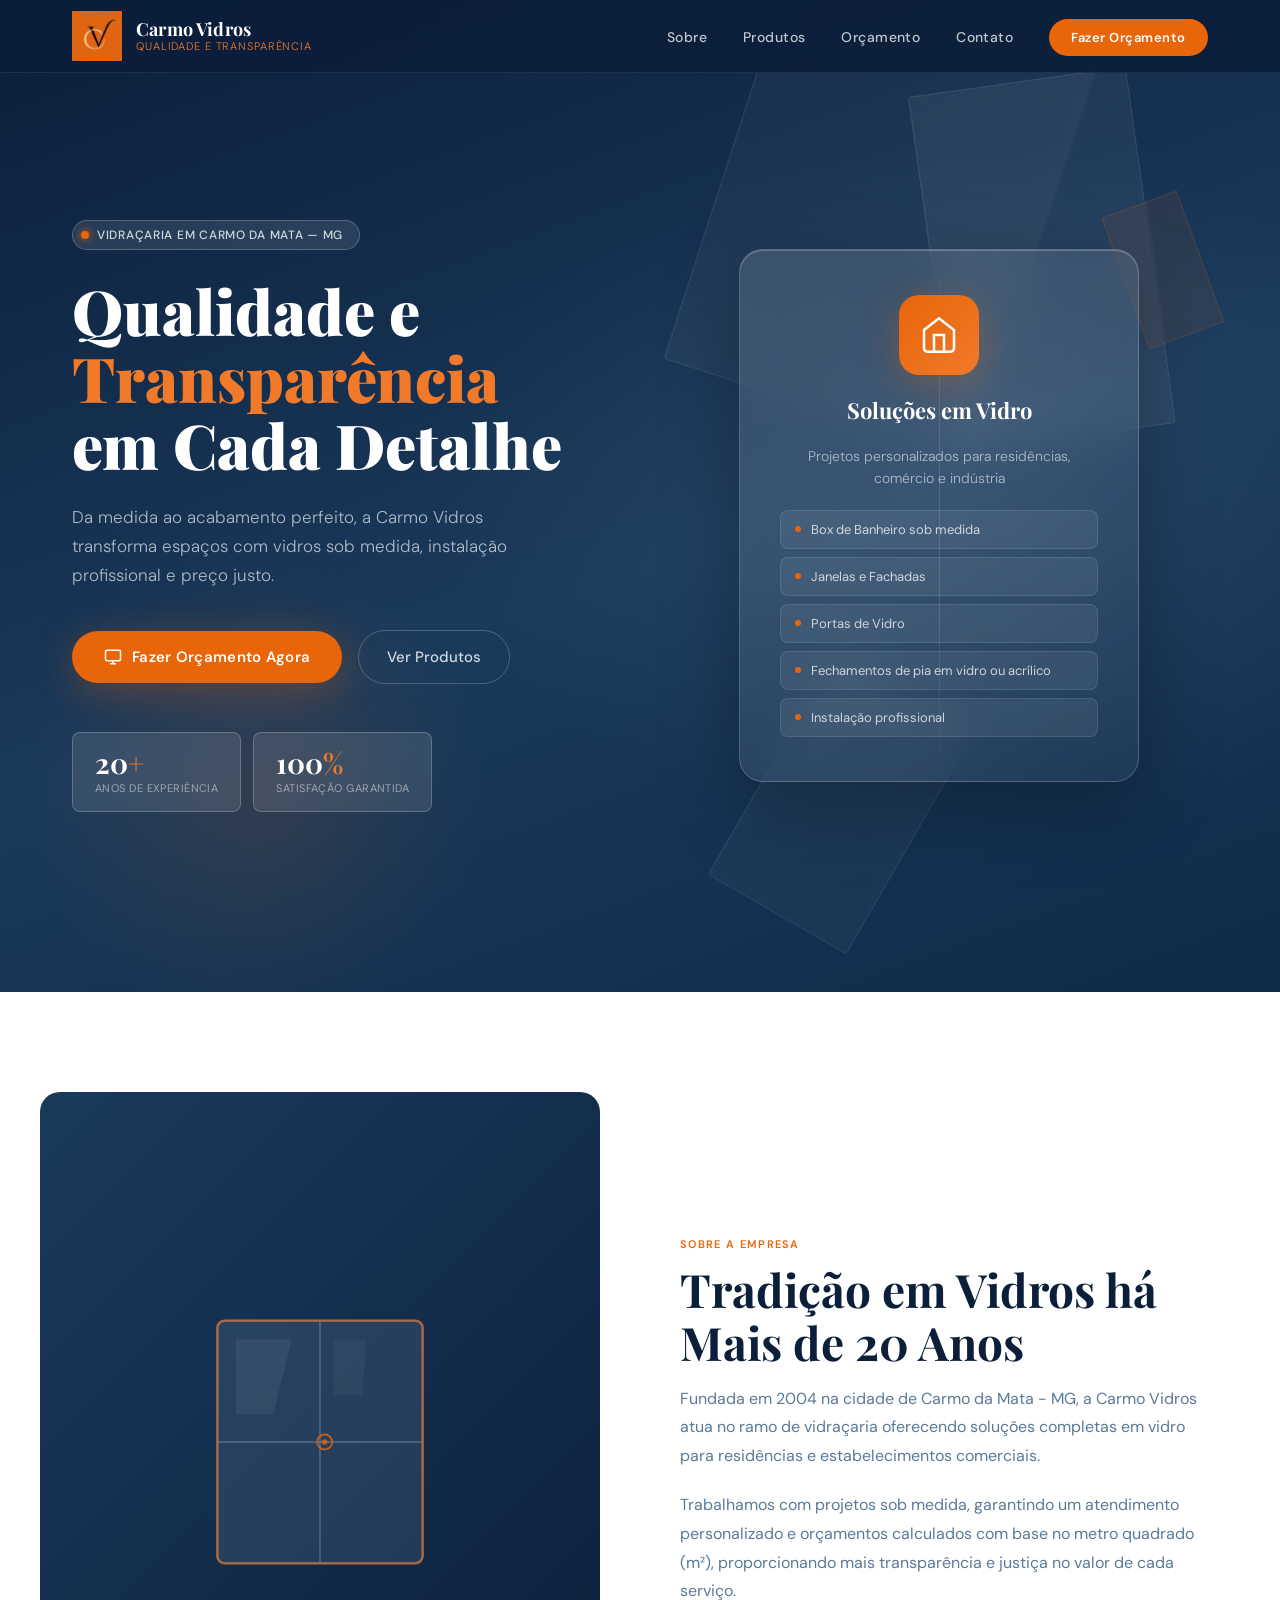
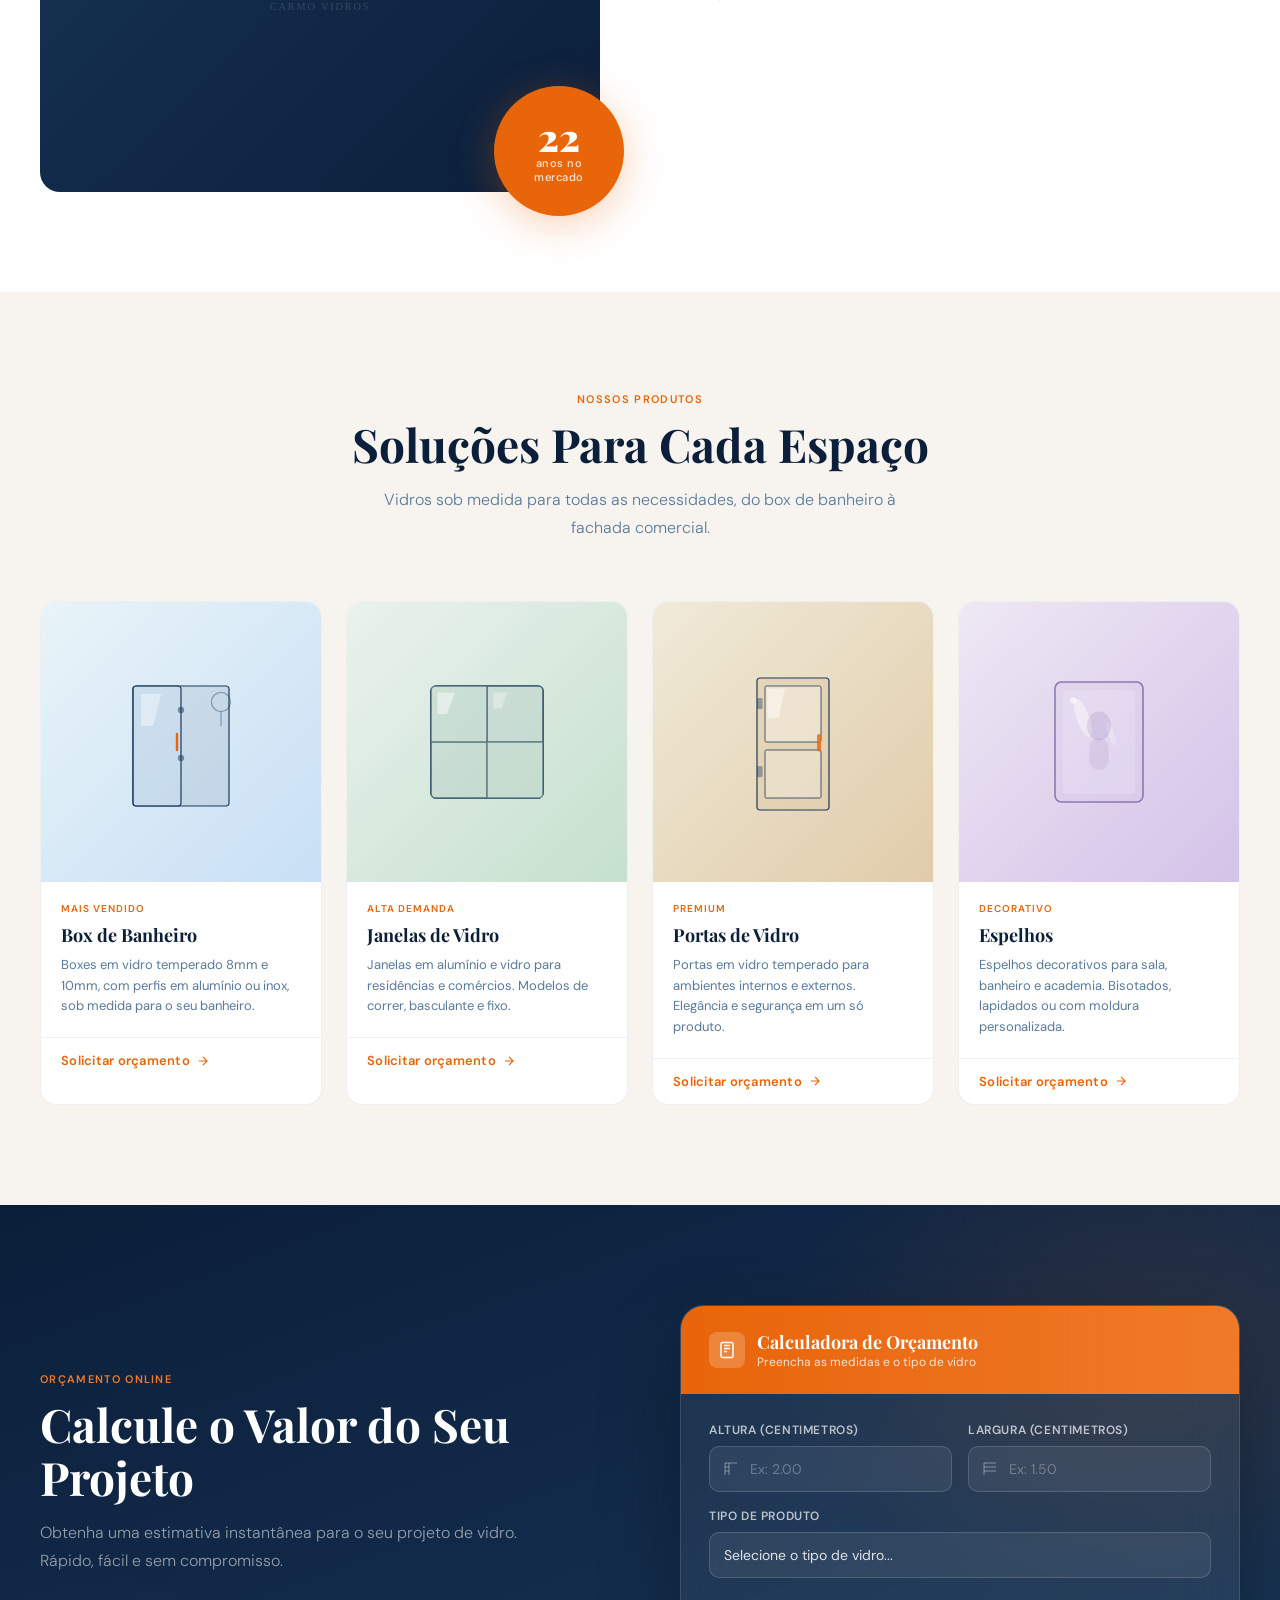
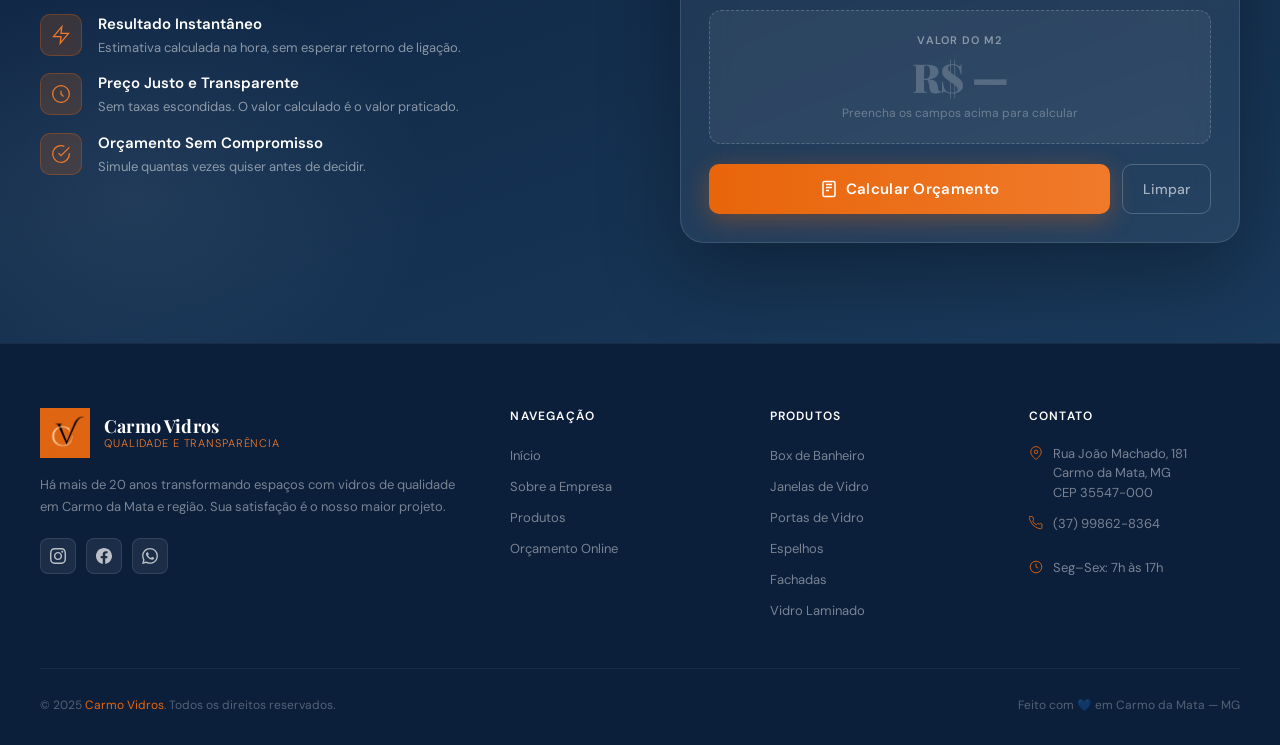
==== index.html @ 4f6e4b50 "alterações na calculadora de Orçamento alterações para funcionar a leitura dos campos e seleção para" ====
<!DOCTYPE html>
<html lang="pt-BR">
<head>
  <meta charset="UTF-8" />
  <meta name="viewport" content="width=device-width, initial-scale=1.0" />
  <title>Carmo Vidros — Qualidade e Transparência</title>
  <link rel="preconnect" href="https://fonts.googleapis.com" />
  <link rel="preconnect" href="https://fonts.gstatic.com" crossorigin />
  <link href="https://fonts.googleapis.com/css2?family=Playfair+Display:wght@400;700;900&family=DM+Sans:wght@300;400;500;600&display=swap" rel="stylesheet" />
  <link rel="stylesheet" href="style.css" />
</head>
<body>

<!-- ══════════════════════════════
     HEADER / NAVEGAÇÃO
══════════════════════════════ -->
<header>
  <nav>
    <a href="#home" class="logo">
      <img src="logo.png" alt="Carmo Vidros" class="logo-img">
      <div class="logo-text">
        <span class="logo-name">Carmo Vidros</span>
        <span class="logo-tagline">Qualidade e Transparência</span>
      </div>
    </a>
    <ul class="nav-links">
      <li><a href="#sobre">Sobre</a></li>
      <li><a href="#produtos">Produtos</a></li>
      <li><a href="#orcamento">Orçamento</a></li>
      <li><a href="#contato">Contato</a></li>
      <li><a href="#orcamento" class="nav-cta">Fazer Orçamento</a></li>
    </ul>
  </nav>
</header>


<!-- ══════════════════════════════
     HERO / PÁGINA INICIAL
══════════════════════════════ -->
<section id="home">
  <div class="hero-bg">
    <div class="shard shard-1"></div>
    <div class="shard shard-2"></div>
    <div class="shard shard-3"></div>
    <div class="shard shard-4"></div>
  </div>

  <div class="hero-content">
    <!-- Lado esquerdo: texto -->
    <div class="hero-left">
      <div class="hero-badge">
        <div class="hero-badge-dot"></div>
        <span>Vidraçaria em Carmo da Mata — MG</span>
      </div>
      <h1 class="hero-title">
        Qualidade e<br /><em>Transparência</em><br />em Cada Detalhe
      </h1>
      <p class="hero-subtitle">
        Da medida ao acabamento perfeito, a Carmo Vidros transforma espaços com vidros sob medida, instalação profissional e preço justo.
      </p>
      <div class="hero-actions">
        <a href="#orcamento" class="btn-primary">
          <svg xmlns="http://www.w3.org/2000/svg" width="18" height="18" viewBox="0 0 24 24" fill="none" stroke="currentColor" stroke-width="2">
            <rect x="2" y="3" width="20" height="14" rx="2"/><path d="M8 21h8M12 17v4"/>
          </svg>
          Fazer Orçamento Agora
        </a>
        <a href="#produtos" class="btn-ghost">Ver Produtos</a>
      </div>

      <!-- Cards de estatísticas -->
      <div class="hero-stats">
        <div class="stat-card">
          <div class="stat-number">20<span>+</span></div>
          <div class="stat-label">Anos de Experiência</div>
        </div>
        <div class="stat-card">
          <div class="stat-number">100<span>%</span></div>
          <div class="stat-label">Satisfação Garantida</div>
        </div>
      </div>
    </div>

    <!-- Lado direito: painel de vidro decorativo -->
    <div class="hero-right">
      <div class="glass-panel">
        <div class="glass-panel-inner">
          <div class="glass-icon">
            <svg xmlns="http://www.w3.org/2000/svg" viewBox="0 0 24 24">
              <path d="M3 9l9-7 9 7v11a2 2 0 01-2 2H5a2 2 0 01-2-2z"/>
              <polyline points="9 22 9 12 15 12 15 22"/>
            </svg>
          </div>
          <div class="glass-panel-title">Soluções em Vidro</div>
          <div class="glass-panel-desc">Projetos personalizados para residências, comércio e indústria</div>
          <div class="glass-panel-items">
            <div class="glass-item"><div class="glass-item-dot"></div><span>Box de Banheiro sob medida</span></div>
            <div class="glass-item"><div class="glass-item-dot"></div><span>Janelas e Fachadas</span></div>
            <div class="glass-item"><div class="glass-item-dot"></div><span>Portas de Vidro</span></div>
            <div class="glass-item"><div class="glass-item-dot"></div><span>Fechamentos de pia em vidro ou acrílico
</span></div>
            <div class="glass-item"><div class="glass-item-dot"></div><span>Instalação profissional</span></div>
          </div>
        </div>
      </div>
    </div>
  </div>
</section>


<!-- ══════════════════════════════
     SOBRE A EMPRESA
══════════════════════════════ -->
<section id="sobre">
  <div class="section-inner">
    <div class="about-grid">

      <!-- Imagem ilustrativa -->
      <div class="about-image-wrap">
        <div class="about-image">
          <div class="about-image-svg">
            <svg xmlns="http://www.w3.org/2000/svg" viewBox="0 0 300 380" width="280" height="360">
              <!-- Janela principal -->
              <rect x="40" y="60" width="220" height="260" rx="8" fill="rgba(200,223,245,0.10)" stroke="rgba(200,223,245,0.40)" stroke-width="2"/>
              <line x1="150" y1="60" x2="150" y2="320" stroke="rgba(200,223,245,0.30)" stroke-width="1.5"/>
              <line x1="40" y1="190" x2="260" y2="190" stroke="rgba(200,223,245,0.30)" stroke-width="1.5"/>
              <!-- Reflexo no vidro -->
              <path d="M60 80 L120 80 L100 160 L60 160 Z" fill="rgba(255,255,255,0.06)" />
              <path d="M165 80 L200 80 L195 140 L165 140 Z" fill="rgba(255,255,255,0.04)" />
              <!-- Frame com destaque laranja -->
              <rect x="40" y="60" width="220" height="260" rx="8" fill="none" stroke="rgba(232,101,10,0.50)" stroke-width="3"/>
              <!-- Maçaneta -->
              <circle cx="155" cy="190" r="8" fill="none" stroke="rgba(232,101,10,0.80)" stroke-width="2"/>
              <circle cx="155" cy="190" r="3" fill="rgba(232,101,10,0.80)"/>
              <!-- Marca d'água -->
              <text x="150" y="370" text-anchor="middle" fill="rgba(255,255,255,0.15)" font-family="serif" font-size="11" letter-spacing="2">CARMO VIDROS</text>
            </svg>
          </div>
        </div>
        <div class="about-badge">
          <div class="about-badge-num">22</div>
          <div class="about-badge-text">anos no<br />mercado</div>
        </div>
      </div>

      <!-- Texto e MVV -->
      <div class="about-content">
        <div class="section-label">Sobre a Empresa</div>
        <h2 class="section-title">Tradição em Vidros há Mais de 20 Anos</h2>
        <p class="about-desc">
          Fundada em 2004 na cidade de Carmo da Mata - MG, a Carmo Vidros atua no ramo de vidraçaria oferecendo soluções completas em vidro para residências e estabelecimentos comerciais.
        </p>
        <p class="about-desc" style="margin-top: -20px">
          Trabalhamos com projetos sob medida, garantindo um atendimento personalizado e orçamentos calculados com base no metro quadrado (m²), proporcionando mais transparência e justiça no valor de cada serviço.
        </p>

        
    
      </div>

    </div>
  </div>
</section>


<!-- ══════════════════════════════
     PRODUTOS
══════════════════════════════ -->
<section id="produtos">
  <div class="section-inner">
    <div class="products-header">
      <div class="section-label">Nossos Produtos</div>
      <h2 class="section-title">Soluções Para Cada Espaço</h2>
      <p class="section-subtitle">Vidros sob medida para todas as necessidades, do box de banheiro à fachada comercial.</p>
    </div>

    <div class="products-grid">

      <!-- Box de Banheiro -->
      <div class="product-card">
        <div class="product-image bg-box">
          <div class="product-svg-bg">
            <svg xmlns="http://www.w3.org/2000/svg" viewBox="0 0 200 200" width="160">
              <rect x="40" y="30" width="120" height="150" rx="4" fill="rgba(11,30,58,0.08)" stroke="#1A3A5C" stroke-width="1.5"/>
              <rect x="40" y="30" width="60" height="150" rx="4" fill="rgba(200,223,245,0.35)" stroke="#1A3A5C" stroke-width="1.5"/>
              <circle cx="100" cy="60" r="4" fill="#1A3A5C" opacity="0.5"/>
              <circle cx="100" cy="120" r="4" fill="#1A3A5C" opacity="0.5"/>
              <line x1="95" y1="90" x2="95" y2="110" stroke="#E8650A" stroke-width="3" stroke-linecap="round"/>
              <path d="M50 40 L75 40 L65 80 L50 80 Z" fill="rgba(255,255,255,0.4)" />
              <circle cx="150" cy="50" r="12" fill="none" stroke="#1A3A5C" stroke-width="1.5" opacity="0.4"/>
              <line x1="150" y1="62" x2="150" y2="80" stroke="#1A3A5C" stroke-width="1.5" opacity="0.4"/>
            </svg>
          </div>
          <div class="product-overlay"><span class="product-overlay-text">Ver detalhes →</span></div>
        </div>
        <div class="product-body">
          <div class="product-tag">Mais Vendido</div>
          <div class="product-name">Box de Banheiro</div>
          <p class="product-desc">Boxes em vidro temperado 8mm e 10mm, com perfis em alumínio ou inox, sob medida para o seu banheiro.</p>
        </div>
        <div class="product-footer">
          <a href="#orcamento" class="product-link">
            Solicitar orçamento
            <svg xmlns="http://www.w3.org/2000/svg" viewBox="0 0 24 24" stroke-width="2"><path d="M5 12h14M12 5l7 7-7 7"/></svg>
          </a>
        </div>
      </div>

      <!-- Janelas de Vidro -->
      <div class="product-card">
        <div class="product-image bg-janela">
          <div class="product-svg-bg">
            <svg xmlns="http://www.w3.org/2000/svg" viewBox="0 0 200 200" width="160">
              <rect x="30" y="30" width="140" height="140" rx="6" fill="rgba(26,58,92,0.08)" stroke="#1A3A5C" stroke-width="2"/>
              <line x1="100" y1="30" x2="100" y2="170" stroke="#1A3A5C" stroke-width="2"/>
              <line x1="30" y1="100" x2="170" y2="100" stroke="#1A3A5C" stroke-width="2"/>
              <rect x="30" y="30" width="70" height="70" fill="rgba(197,224,206,0.40)"/>
              <rect x="100" y="30" width="70" height="70" fill="rgba(197,224,206,0.25)"/>
              <rect x="30" y="100" width="70" height="70" fill="rgba(197,224,206,0.30)"/>
              <rect x="100" y="100" width="70" height="70" fill="rgba(197,224,206,0.45)"/>
              <path d="M38 38 L60 38 L50 65 L38 65 Z" fill="rgba(255,255,255,0.45)"/>
              <path d="M108 38 L125 38 L118 58 L108 58 Z" fill="rgba(255,255,255,0.35)"/>
            </svg>
          </div>
          <div class="product-overlay"><span class="product-overlay-text">Ver detalhes →</span></div>
        </div>
        <div class="product-body">
          <div class="product-tag">Alta Demanda</div>
          <div class="product-name">Janelas de Vidro</div>
          <p class="product-desc">Janelas em alumínio e vidro para residências e comércios. Modelos de correr, basculante e fixo.</p>
        </div>
        <div class="product-footer">
          <a href="#orcamento" class="product-link">
            Solicitar orçamento
            <svg xmlns="http://www.w3.org/2000/svg" viewBox="0 0 24 24" stroke-width="2"><path d="M5 12h14M12 5l7 7-7 7"/></svg>
          </a>
        </div>
      </div>

      <!-- Portas de Vidro -->
      <div class="product-card">
        <div class="product-image bg-porta">
          <div class="product-svg-bg">
            <svg xmlns="http://www.w3.org/2000/svg" viewBox="0 0 200 200" width="160">
              <rect x="55" y="20" width="90" height="165" rx="4" fill="rgba(224,204,170,0.50)" stroke="#1A3A5C" stroke-width="1.5"/>
              <rect x="65" y="30" width="70" height="70" rx="2" fill="rgba(255,255,255,0.35)" stroke="#1A3A5C" stroke-width="1"/>
              <rect x="65" y="110" width="70" height="60" rx="2" fill="rgba(255,255,255,0.25)" stroke="#1A3A5C" stroke-width="1"/>
              <path d="M68 33 L90 33 L82 70 L68 70 Z" fill="rgba(255,255,255,0.45)"/>
              <rect x="130" y="90" width="5" height="22" rx="2.5" fill="#E8650A" opacity="0.8"/>
              <rect x="55" y="45" width="7" height="14" rx="2" fill="#1A3A5C" opacity="0.4"/>
              <rect x="55" y="130" width="7" height="14" rx="2" fill="#1A3A5C" opacity="0.4"/>
            </svg>
          </div>
          <div class="product-overlay"><span class="product-overlay-text">Ver detalhes →</span></div>
        </div>
        <div class="product-body">
          <div class="product-tag">Premium</div>
          <div class="product-name">Portas de Vidro</div>
          <p class="product-desc">Portas em vidro temperado para ambientes internos e externos. Elegância e segurança em um só produto.</p>
        </div>
        <div class="product-footer">
          <a href="#orcamento" class="product-link">
            Solicitar orçamento
            <svg xmlns="http://www.w3.org/2000/svg" viewBox="0 0 24 24" stroke-width="2"><path d="M5 12h14M12 5l7 7-7 7"/></svg>
          </a>
        </div>
      </div>

      <!-- Espelhos -->
      <div class="product-card">
        <div class="product-image bg-espelho">
          <div class="product-svg-bg">
            <svg xmlns="http://www.w3.org/2000/svg" viewBox="0 0 200 200" width="160">
              <rect x="45" y="25" width="110" height="150" rx="8" fill="rgba(212,194,232,0.30)" stroke="#6B4F9B" stroke-width="2" opacity="0.7"/>
              <rect x="55" y="35" width="90" height="130" rx="4" fill="rgba(255,255,255,0.15)"/>
              <ellipse cx="80" cy="70" rx="8" ry="25" fill="rgba(255,255,255,0.40)" transform="rotate(-20,80,70)"/>
              <ellipse cx="115" cy="90" rx="4" ry="15" fill="rgba(255,255,255,0.25)" transform="rotate(-20,115,90)"/>
              <ellipse cx="100" cy="80" rx="15" ry="18" fill="rgba(107,79,155,0.15)"/>
              <rect x="88" y="95" width="24" height="40" rx="12" fill="rgba(107,79,155,0.10)"/>
              <circle cx="68" cy="48" r="4" fill="rgba(255,255,255,0.6)"/>
            </svg>
          </div>
          <div class="product-overlay"><span class="product-overlay-text">Ver detalhes →</span></div>
        </div>
        <div class="product-body">
          <div class="product-tag">Decorativo</div>
          <div class="product-name">Espelhos</div>
          <p class="product-desc">Espelhos decorativos para sala, banheiro e academia. Bisotados, lapidados ou com moldura personalizada.</p>
        </div>
        <div class="product-footer">
          <a href="#orcamento" class="product-link">
            Solicitar orçamento
            <svg xmlns="http://www.w3.org/2000/svg" viewBox="0 0 24 24" stroke-width="2"><path d="M5 12h14M12 5l7 7-7 7"/></svg>
          </a>
        </div>
      </div>

    </div>
  </div>
</section>


<!-- ══════════════════════════════
     ORÇAMENTO / CALCULADORA
══════════════════════════════ -->
<section id="orcamento">
  <div class="section-inner">
    <div class="orcamento-grid">

      <!-- Lado esquerdo: informações -->
      <div class="orcamento-left">
        <div class="section-label" style="color: var(--orange-light)">Orçamento Online</div>
        <h2 class="section-title">Calcule o Valor do Seu Projeto</h2>
        <p class="section-subtitle">Obtenha uma estimativa instantânea para o seu projeto de vidro. Rápido, fácil e sem compromisso.</p>

        <div class="orcamento-features">
          <div class="orcamento-feature">
            <div class="orcamento-feature-icon">
              <svg xmlns="http://www.w3.org/2000/svg" viewBox="0 0 24 24"><path d="M13 2L3 14h9l-1 8 10-12h-9l1-8z"/></svg>
            </div>
            <div>
              <div class="orcamento-feature-title">Resultado Instantâneo</div>
              <div class="orcamento-feature-desc">Estimativa calculada na hora, sem esperar retorno de ligação.</div>
            </div>
          </div>
          <div class="orcamento-feature">
            <div class="orcamento-feature-icon">
              <svg xmlns="http://www.w3.org/2000/svg" viewBox="0 0 24 24"><circle cx="12" cy="12" r="10"/><path d="M12 8v4l3 3"/></svg>
            </div>
            <div>
              <div class="orcamento-feature-title">Preço Justo e Transparente</div>
              <div class="orcamento-feature-desc">Sem taxas escondidas. O valor calculado é o valor praticado.</div>
            </div>
          </div>
          <div class="orcamento-feature">
            <div class="orcamento-feature-icon">
              <svg xmlns="http://www.w3.org/2000/svg" viewBox="0 0 24 24"><path d="M22 11.08V12a10 10 0 11-5.93-9.14"/><polyline points="22 4 12 14.01 9 11.01"/></svg>
            </div>
            <div>
              <div class="orcamento-feature-title">Orçamento Sem Compromisso</div>
              <div class="orcamento-feature-desc">Simule quantas vezes quiser antes de decidir.</div>
            </div>
          </div>
        </div>
      </div>

      <!-- Lado direito: widget calculadora -->
      <div class="orcamento-right">
        <div class="calc-widget">
          <div class="calc-header">
            <div class="calc-header-icon">
              <svg xmlns="http://www.w3.org/2000/svg" viewBox="0 0 24 24">
                <rect x="4" y="2" width="16" height="20" rx="2"/>
                <line x1="8" y1="6" x2="16" y2="6"/>
                <line x1="8" y1="10" x2="16" y2="10"/>
                <line x1="8" y1="14" x2="12" y2="14"/>
              </svg>
            </div>
            <div>
              <div class="calc-header-title">Calculadora de Orçamento</div>
              <div class="calc-header-sub">Preencha as medidas e o tipo de vidro</div>
            </div>
          </div>

          <div class="calc-body">
            <!-- Campos de dimensão -->
            <div class="form-row">
              <div class="form-group">
                <label class="form-label">Altura (Centimetros)</label>
                <div class="form-input-wrap">
                  <svg class="form-input-icon" xmlns="http://www.w3.org/2000/svg" viewBox="0 0 24 24">
                    <path d="M21 3H3v18M9 3v18M3 9h6M3 15h6"/>
                  </svg>
                  <input class="form-input" id="Altura" type="number" placeholder="Ex: 2.00" min="0" step="0.01" />
                </div>
              </div>
              <div class="form-group">
                <label class="form-label">Largura (centimetros)</label>
                <div class="form-input-wrap">
                  <svg class="form-input-icon" xmlns="http://www.w3.org/2000/svg" viewBox="0 0 24 24">
                    <path d="M3 21V3h18M3 9h18M3 15h18"/>
                  </svg>
                  <input class="form-input" id="Largura" type="number" placeholder="Ex: 1.50" min="0" step="0.01" />
                </div>
              </div>
            </div>

            <!-- Seletor de produto -->
            <div class="form-group" style="margin-bottom: 16px">
              <label class="form-label">Tipo de Produto</label>
              <select class="form-select" id="opcoes">
                <option value="" disabled selected>Selecione o tipo de vidro...</option>
                <option>Box de Banheiro — Vidro 8mm</option>
                <option>Box de Banheiro — Vidro 10mm</option>
                <option>Janela de Correr</option>
                <option>Janela Basculante</option>
                <option>Porta de Vidro Temperado</option>
                <option>Espelho Simples</option>
                <option>Espelho Bisotado</option>
                <option>Vidro Laminado</option>
                <option>Fachada em Vidro</option>
                <option>Nenhuma</option>
              </select>
            </div>

            <!-- Área de resultado -->
            <div class="result-area">
              <div class="result-label">Valor do M2</div>
              <div class="result-value" id="resultado">R$ —</div>
              <div class="result-placeholder">Preencha os campos acima para calcular</div>
            </div>

            <!-- Ações -->
            <div class="calc-actions">
              <button class="btn-calc" onclick="calcular()">
                <svg xmlns="http://www.w3.org/2000/svg" viewBox="0 0 24 24">
                  <rect x="4" y="2" width="16" height="20" rx="2"/>
                  <line x1="8" y1="6" x2="16" y2="6"/>
                  <line x1="8" y1="10" x2="16" y2="10"/>
                  <line x1="8" y1="14" x2="12" y2="14"/>
                </svg>
                Calcular Orçamento
              </button>
              <button class="btn-clear" id="limpar" onclick="limparCampos()">Limpar</button>
            </div>
          </div>
        </div>
      </div>

    </div>
  </div>
</section>

<!-- Tela de orçamento que fica sobreposta à página quando o usuário clica em "Solicitar orçamento" ou "Fazer Orçamento Agora" -->

<div id="overlay" class="overlay">
    <div class="box">
        <h2>Orçamento</h2>

        <p id="valorFinal">R$ 0,00</p>

        <a id="btnWhats" target="_blank">Entrar em contato</a>

        <br><br>
        <button onclick="fecharTela()">Fechar</button>
    </div>
</div>


<!-- ══════════════════════════════
     RODAPÉ
══════════════════════════════ -->
<footer id="contato">
  <div class="footer-inner">
    <div class="footer-grid">

      <!-- Coluna: Marca -->
      <div class="footer-brand">
        <a href="#home" class="logo">
          <img src="logo.png" alt="Carmo Vidros" class="logo-img">
          <div class="logo-text">
            <span class="logo-name">Carmo Vidros</span>
            <span class="logo-tagline">Qualidade e Transparência</span>
          </div>
        </a>
        <p class="footer-brand-desc">
          Há mais de 20 anos transformando espaços com vidros de qualidade em Carmo da Mata e região. Sua satisfação é o nosso maior projeto.
        </p>
        <div class="social-links">
          <a href="#" class="social-link" title="Instagram">
            <svg viewBox="0 0 24 24" xmlns="http://www.w3.org/2000/svg">
              <path d="M12 2.163c3.204 0 3.584.012 4.85.07 3.252.148 4.771 1.691 4.919 4.919.058 1.265.069 1.645.069 4.849 0 3.205-.012 3.584-.069 4.849-.149 3.225-1.664 4.771-4.919 4.919-1.266.058-1.644.07-4.85.07-3.204 0-3.584-.012-4.849-.07-3.26-.149-4.771-1.699-4.919-4.92-.058-1.265-.07-1.644-.07-4.849 0-3.204.013-3.583.07-4.849.149-3.227 1.664-4.771 4.919-4.919 1.266-.057 1.645-.069 4.849-.069zm0-2.163c-3.259 0-3.667.014-4.947.072-4.358.2-6.78 2.618-6.98 6.98-.059 1.281-.073 1.689-.073 4.948 0 3.259.014 3.668.072 4.948.2 4.358 2.618 6.78 6.98 6.98 1.281.058 1.689.072 4.948.072 3.259 0 3.668-.014 4.948-.072 4.354-.2 6.782-2.618 6.979-6.98.059-1.28.073-1.689.073-4.948 0-3.259-.014-3.667-.072-4.947-.196-4.354-2.617-6.78-6.979-6.98-1.281-.059-1.69-.073-4.949-.073zm0 5.838c-3.403 0-6.162 2.759-6.162 6.162s2.759 6.163 6.162 6.163 6.162-2.759 6.162-6.163c0-3.403-2.759-6.162-6.162-6.162zm0 10.162c-2.209 0-4-1.79-4-4 0-2.209 1.791-4 4-4s4 1.791 4 4c0 2.21-1.791 4-4 4zm6.406-11.845c-.796 0-1.441.645-1.441 1.44s.645 1.44 1.441 1.44c.795 0 1.439-.645 1.439-1.44s-.644-1.44-1.439-1.44z"/>
            </svg>
          </a>
          <a href="#" class="social-link" title="Facebook">
            <svg viewBox="0 0 24 24" xmlns="http://www.w3.org/2000/svg">
              <path d="M24 12.073c0-6.627-5.373-12-12-12s-12 5.373-12 12c0 5.99 4.388 10.954 10.125 11.854v-8.385H7.078v-3.47h3.047V9.43c0-3.007 1.792-4.669 4.533-4.669 1.312 0 2.686.235 2.686.235v2.953H15.83c-1.491 0-1.956.925-1.956 1.874v2.25h3.328l-.532 3.47h-2.796v8.385C19.612 23.027 24 18.062 24 12.073z"/>
            </svg>
          </a>
          <a href="#" class="social-link" title="WhatsApp">
            <svg viewBox="0 0 24 24" xmlns="http://www.w3.org/2000/svg">
              <path d="M17.472 14.382c-.297-.149-1.758-.867-2.03-.967-.273-.099-.471-.148-.67.15-.197.297-.767.966-.94 1.164-.173.199-.347.223-.644.075-.297-.15-1.255-.463-2.39-1.475-.883-.788-1.48-1.761-1.653-2.059-.173-.297-.018-.458.13-.606.134-.133.298-.347.446-.52.149-.174.198-.298.298-.497.099-.198.05-.371-.025-.52-.075-.149-.669-1.612-.916-2.207-.242-.579-.487-.5-.669-.51-.173-.008-.371-.01-.57-.01-.198 0-.52.074-.792.372-.272.297-1.04 1.016-1.04 2.479 0 1.462 1.065 2.875 1.213 3.074.149.198 2.096 3.2 5.077 4.487.709.306 1.262.489 1.694.625.712.227 1.36.195 1.871.118.571-.085 1.758-.719 2.006-1.413.248-.694.248-1.289.173-1.413-.074-.124-.272-.198-.57-.347m-5.421 7.403h-.004a9.87 9.87 0 01-5.031-1.378l-.361-.214-3.741.982.998-3.648-.235-.374a9.86 9.86 0 01-1.51-5.26c.001-5.45 4.436-9.884 9.888-9.884 2.64 0 5.122 1.03 6.988 2.898a9.825 9.825 0 012.893 6.994c-.003 5.45-4.437 9.884-9.885 9.884m8.413-18.297A11.815 11.815 0 0012.05 0C5.495 0 .16 5.335.157 11.892c0 2.096.547 4.142 1.588 5.945L.057 24l6.305-1.654a11.882 11.882 0 005.683 1.448h.005c6.554 0 11.89-5.335 11.893-11.893a11.821 11.821 0 00-3.48-8.413z"/>
            </svg>
          </a>
        </div>
      </div>

      <!-- Coluna: Navegação -->
      <div>
        <div class="footer-col-title">Navegação</div>
        <ul class="footer-links">
          <li><a href="#home">Início</a></li>
          <li><a href="#sobre">Sobre a Empresa</a></li>
          <li><a href="#produtos">Produtos</a></li>
          <li><a href="#orcamento">Orçamento Online</a></li>
        </ul>
      </div>

      <!-- Coluna: Produtos -->
      <div>
        <div class="footer-col-title">Produtos</div>
        <ul class="footer-links">
          <li><a href="#produtos">Box de Banheiro</a></li>
          <li><a href="#produtos">Janelas de Vidro</a></li>
          <li><a href="#produtos">Portas de Vidro</a></li>
          <li><a href="#produtos">Espelhos</a></li>
          <li><a href="#produtos">Fachadas</a></li>
          <li><a href="#produtos">Vidro Laminado</a></li>
        </ul>
      </div>

      <!-- Coluna: Contato -->
      <div>
        <div class="footer-col-title">Contato</div>
        <div class="footer-contact-item">
          <svg class="footer-contact-icon" xmlns="http://www.w3.org/2000/svg" viewBox="0 0 24 24">
            <path d="M21 10c0 7-9 13-9 13s-9-6-9-13a9 9 0 0118 0z"/><circle cx="12" cy="10" r="3"/>
          </svg>
          <span class="footer-contact-text">
            Rua João Machado, 181<br />
            Carmo da Mata, MG<br />
            CEP 35547-000
          </span>
        </div>
        <div class="footer-contact-item">
          <svg class="footer-contact-icon" xmlns="http://www.w3.org/2000/svg" viewBox="0 0 24 24">
            <path d="M22 16.92v3a2 2 0 01-2.18 2 19.79 19.79 0 01-8.63-3.07A19.5 19.5 0 013.07 9.8a19.79 19.79 0 01-3.07-8.68A2 2 0 012 .9h3a2 2 0 012 1.72c.127.96.361 1.903.7 2.81a2 2 0 01-.45 2.11L6.09 8.75a16 16 0 006.13 6.13l1.27-1.27a2 2 0 012.11-.45c.907.339 1.85.573 2.81.7A2 2 0 0122 16.92z"/>
          </svg>
          <span class="footer-contact-text">(37) 99862-8364</span>
        </div>
        <div class="footer-contact-item">
        </div>
        <div class="footer-contact-item">
          <svg class="footer-contact-icon" xmlns="http://www.w3.org/2000/svg" viewBox="0 0 24 24">
            <circle cx="12" cy="12" r="10"/><polyline points="12 6 12 12 16 14"/>
          </svg>
          <span class="footer-contact-text">Seg–Sex: 7h às 17h </span>
        </div>
      </div>

    </div>

    <div class="footer-bottom">
      <p class="footer-copy">© 2025 <span>Carmo Vidros</span>. Todos os direitos reservados.</p>
      <p class="footer-copy">Feito com 💙 em Carmo da Mata — MG</p>
    </div>
  </div>
</footer>
<script src="script.js"></script>
</body>
</html>
---- style.css ----
/* ═══════════════════════════════════════════════
   Carmo Vidros — Folha de Estilos Principal
   ═══════════════════════════════════════════════ */

/* ── Variáveis ── */
:root {
  --orange: #E8650A;
  --orange-light: #F07A2A;
  --orange-glow: rgba(232,101,10,0.18);
  --blue-deep: #0B1E3A;
  --blue-mid: #1A3A5C;
  --blue-light: #C8DFF5;
  --cream: #F7F4EF;
  --white: #FFFFFF;
  --glass-bg: rgba(255,255,255,0.10);
  --glass-border: rgba(255,255,255,0.22);
  --text-dark: #0D1B2A;
  --text-muted: #5A7A99;
  --shadow-orange: 0 8px 40px rgba(232,101,10,0.30);
  --shadow-blue: 0 8px 40px rgba(11,30,58,0.25);
  --radius: 16px;
  --radius-sm: 8px;
}

/* ── Reset ── */
*, *::before, *::after { box-sizing: border-box; margin: 0; padding: 0; }
html { scroll-behavior: smooth; }
body {
  font-family: 'DM Sans', sans-serif;
  color: var(--text-dark);
  background: var(--cream);
  overflow-x: hidden;
}
img { max-width: 100%; display: block; }
a { text-decoration: none; color: inherit; }


/* ══════════════════════════════
   NAVEGAÇÃO / HEADER
══════════════════════════════ */
header {
  position: fixed;
  top: 0; left: 0; right: 0;
  z-index: 100;
  background: rgba(11,30,58,0.92);
  backdrop-filter: blur(18px);
  -webkit-backdrop-filter: blur(18px);
  border-bottom: 1px solid rgba(255,255,255,0.08);
}
nav {
  max-width: 1200px;
  margin: 0 auto;
  padding: 0 32px;
  height: 72px;
  display: flex;
  align-items: center;
  justify-content: space-between;
}

/* Logo */
.logo {
  display: flex;
  align-items: center;
  gap: 14px;
}
.logo-mark {
  width: 44px;
  height: 44px;
  border-radius: 10px;
  background: linear-gradient(135deg, var(--orange), var(--orange-light));
  display: flex;
  align-items: center;
  justify-content: center;
  font-family: 'Playfair Display', serif;
  font-weight: 900;
  font-size: 22px;
  color: #fff;
  box-shadow: var(--shadow-orange);
  flex-shrink: 0;
}
.logo-text {
  display: flex;
  flex-direction: column;
  line-height: 1.1;
}
.logo-name {
  font-family: 'Playfair Display', serif;
  font-weight: 700;
  font-size: 18px;
  color: var(--white);
  letter-spacing: 0.01em;
}
.logo-tagline {
  font-size: 11px;
  font-weight: 300;
  color: var(--orange-light);
  letter-spacing: 0.08em;
  text-transform: uppercase;
}
.logo-img {
  height: 50px;   /* controla o tamanho */
  width: auto;    /* mantém proporção */
  display: block;
}

/* Links de navegação */
.nav-links {
  display: flex;
  gap: 36px;
  list-style: none;
}
.nav-links a {
  font-size: 14px;
  font-weight: 500;
  color: rgba(255,255,255,0.75);
  letter-spacing: 0.03em;
  transition: color 0.2s;
  position: relative;
}
.nav-links a::after {
  content: '';
  position: absolute;
  bottom: -4px; left: 0; right: 0;
  height: 2px;
  background: var(--orange);
  transform: scaleX(0);
  transition: transform 0.2s;
  border-radius: 2px;
}
.nav-links a:hover { color: #fff; }
.nav-links a:hover::after { transform: scaleX(1); }

/* Botão CTA do nav */
.nav-cta {
  background: var(--orange);
  color: #fff !important;
  padding: 10px 22px;
  border-radius: 50px;
  font-size: 13px !important;
  font-weight: 600 !important;
  letter-spacing: 0.04em !important;
  transition: background 0.2s, box-shadow 0.2s !important;
}
.nav-cta:hover { background: var(--orange-light) !important; box-shadow: var(--shadow-orange); }
.nav-cta::after { display: none !important; }


/* ══════════════════════════════
   HERO / SEÇÃO INICIAL
══════════════════════════════ */
#home {
  min-height: 100vh;
  position: relative;
  display: flex;
  align-items: center;
  overflow: hidden;
}
.hero-bg {
  position: absolute;
  inset: 0;
  background: linear-gradient(160deg, var(--blue-deep) 0%, var(--blue-mid) 55%, #0E2A48 100%);
}
.hero-bg::before {
  content: '';
  position: absolute;
  inset: 0;
  background:
    radial-gradient(ellipse 60% 50% at 75% 50%, rgba(200,223,245,0.08) 0%, transparent 70%),
    radial-gradient(ellipse 30% 40% at 20% 80%, rgba(232,101,10,0.12) 0%, transparent 60%);
}

/* Fragmentos decorativos de vidro */
.shard {
  position: absolute;
  border: 1px solid rgba(255,255,255,0.09);
  background: rgba(255,255,255,0.03);
  backdrop-filter: blur(2px);
}
.shard-1 {
  width: 320px; height: 480px;
  top: -60px; right: 18%;
  transform: rotate(18deg);
  border-radius: 4px;
}
.shard-2 {
  width: 220px; height: 360px;
  top: 80px; right: 10%;
  transform: rotate(-8deg);
  border-radius: 4px;
  background: rgba(255,255,255,0.05);
}
.shard-3 {
  width: 160px; height: 260px;
  bottom: 60px; right: 28%;
  transform: rotate(30deg);
  border-radius: 4px;
}
.shard-4 {
  width: 80px; height: 140px;
  top: 200px; right: 6%;
  transform: rotate(-20deg);
  background: rgba(232,101,10,0.08);
  border-color: rgba(232,101,10,0.20);
}

/* Conteúdo do hero */
.hero-content {
  position: relative;
  z-index: 2;
  max-width: 1200px;
  margin: 0 auto;
  padding: 120px 32px 80px;
  display: grid;
  grid-template-columns: 1fr 1fr;
  gap: 60px;
  align-items: center;
  width: 100%;
}
.hero-left { max-width: 560px; }

.hero-badge {
  display: inline-flex;
  align-items: center;
  gap: 8px;
  background: var(--glass-bg);
  border: 1px solid var(--glass-border);
  border-radius: 50px;
  padding: 6px 16px 6px 8px;
  margin-bottom: 28px;
  backdrop-filter: blur(8px);
}
.hero-badge-dot {
  width: 8px; height: 8px;
  border-radius: 50%;
  background: var(--orange);
  box-shadow: 0 0 8px var(--orange);
}
.hero-badge span {
  font-size: 12px;
  font-weight: 500;
  color: rgba(255,255,255,0.8);
  letter-spacing: 0.06em;
  text-transform: uppercase;
}

.hero-title {
  font-family: 'Playfair Display', serif;
  font-size: clamp(38px, 5vw, 62px);
  font-weight: 900;
  line-height: 1.08;
  color: #fff;
  margin-bottom: 24px;
}
.hero-title em {
  font-style: normal;
  color: var(--orange-light);
}

.hero-subtitle {
  font-size: 17px;
  font-weight: 300;
  line-height: 1.7;
  color: rgba(255,255,255,0.65);
  margin-bottom: 40px;
  max-width: 440px;
}

.hero-actions {
  display: flex;
  gap: 16px;
  flex-wrap: wrap;
  align-items: center;
}

/* Botões */
.btn-primary {
  display: inline-flex;
  align-items: center;
  gap: 10px;
  background: var(--orange);
  color: #fff;
  font-family: 'DM Sans', sans-serif;
  font-size: 15px;
  font-weight: 600;
  padding: 16px 32px;
  border-radius: 50px;
  box-shadow: var(--shadow-orange);
  transition: background 0.2s, transform 0.2s, box-shadow 0.2s;
  letter-spacing: 0.02em;
}
.btn-primary:hover {
  background: var(--orange-light);
  transform: translateY(-2px);
  box-shadow: 0 12px 48px rgba(232,101,10,0.45);
}
.btn-ghost {
  display: inline-flex;
  align-items: center;
  gap: 10px;
  background: transparent;
  color: rgba(255,255,255,0.8);
  font-size: 15px;
  font-weight: 500;
  padding: 16px 28px;
  border-radius: 50px;
  border: 1px solid rgba(255,255,255,0.22);
  transition: background 0.2s, color 0.2s;
}
.btn-ghost:hover { background: rgba(255,255,255,0.08); color: #fff; }

/* Cards de estatísticas */
.hero-stats {
  display: flex;
  gap: 12px;
  margin-top: 48px;
}
.stat-card {
  background: var(--glass-bg);
  border: 1px solid var(--glass-border);
  backdrop-filter: blur(12px);
  border-radius: var(--radius-sm);
  padding: 16px 22px;
}
.stat-number {
  font-family: 'Playfair Display', serif;
  font-size: 28px;
  font-weight: 700;
  color: #fff;
  line-height: 1;
}
.stat-number span { color: var(--orange-light); }
.stat-label {
  font-size: 11px;
  font-weight: 400;
  color: rgba(255,255,255,0.5);
  letter-spacing: 0.04em;
  margin-top: 4px;
  text-transform: uppercase;
}

/* Painel de vidro (hero direita) */
.hero-right {
  display: flex;
  justify-content: center;
  align-items: center;
}
.glass-panel {
  position: relative;
  width: 100%;
  max-width: 400px;
  aspect-ratio: 3/4;
  border-radius: 24px;
  background: linear-gradient(135deg, rgba(255,255,255,0.12) 0%, rgba(255,255,255,0.04) 100%);
  border: 1px solid rgba(255,255,255,0.18);
  backdrop-filter: blur(20px);
  overflow: hidden;
  box-shadow: 0 24px 80px rgba(0,0,0,0.30), inset 0 1px 0 rgba(255,255,255,0.25);
}
.glass-panel::before {
  content: '';
  position: absolute;
  top: 0; left: 50%; width: 1px; height: 100%;
  background: linear-gradient(to bottom, transparent, rgba(255,255,255,0.12) 30%, rgba(255,255,255,0.12) 70%, transparent);
}
.glass-panel-inner {
  position: absolute;
  inset: 0;
  display: flex;
  flex-direction: column;
  align-items: center;
  justify-content: center;
  gap: 20px;
  padding: 40px;
}
.glass-icon {
  width: 80px; height: 80px;
  background: linear-gradient(135deg, var(--orange), var(--orange-light));
  border-radius: 20px;
  display: flex;
  align-items: center;
  justify-content: center;
  box-shadow: var(--shadow-orange);
}
.glass-icon svg { width: 40px; height: 40px; fill: none; stroke: #fff; stroke-width: 1.5; }
.glass-panel-title {
  font-family: 'Playfair Display', serif;
  font-size: 22px;
  font-weight: 700;
  color: #fff;
  text-align: center;
}
.glass-panel-desc {
  font-size: 14px;
  font-weight: 300;
  color: rgba(255,255,255,0.6);
  text-align: center;
  line-height: 1.6;
}
.glass-panel-items {
  width: 100%;
  display: flex;
  flex-direction: column;
  gap: 8px;
}
.glass-item {
  display: flex;
  align-items: center;
  gap: 10px;
  padding: 10px 14px;
  background: rgba(255,255,255,0.07);
  border-radius: 8px;
  border: 1px solid rgba(255,255,255,0.10);
}
.glass-item-dot {
  width: 6px; height: 6px;
  border-radius: 50%;
  background: var(--orange);
  flex-shrink: 0;
}
.glass-item span { font-size: 13px; color: rgba(255,255,255,0.75); }


/* ══════════════════════════════
   ESTILOS COMUNS DE SEÇÃO
══════════════════════════════ */
section { padding: 100px 32px; }
.section-inner { max-width: 1200px; margin: 0 auto; }

.section-label {
  font-size: 11px;
  font-weight: 600;
  letter-spacing: 0.12em;
  text-transform: uppercase;
  color: var(--orange);
  margin-bottom: 12px;
}
.section-title {
  font-family: 'Playfair Display', serif;
  font-size: clamp(30px, 4vw, 46px);
  font-weight: 700;
  line-height: 1.15;
  color: var(--blue-deep);
  margin-bottom: 16px;
}
.section-subtitle {
  font-size: 16px;
  font-weight: 300;
  color: var(--text-muted);
  line-height: 1.7;
  max-width: 520px;
}


/* ══════════════════════════════
   SOBRE A EMPRESA
══════════════════════════════ */
#sobre { background: var(--white); }

.about-grid {
  display: grid;
  grid-template-columns: 1fr 1fr;
  gap: 80px;
  align-items: center;
}
.about-image-wrap { position: relative; }
.about-image {
  width: 100%;
  aspect-ratio: 4/5;
  border-radius: 20px;
  background: linear-gradient(135deg, var(--blue-mid) 0%, var(--blue-deep) 100%);
  overflow: hidden;
  position: relative;
}
.about-image-svg {
  width: 100%;
  height: 100%;
  display: flex;
  align-items: center;
  justify-content: center;
}
.about-badge {
  position: absolute;
  bottom: -24px;
  right: -24px;
  width: 130px;
  height: 130px;
  border-radius: 50%;
  background: var(--orange);
  box-shadow: var(--shadow-orange);
  display: flex;
  flex-direction: column;
  align-items: center;
  justify-content: center;
  text-align: center;
}
.about-badge-num {
  font-family: 'Playfair Display', serif;
  font-size: 38px;
  font-weight: 900;
  color: #fff;
  line-height: 1;
}
.about-badge-text {
  font-size: 11px;
  font-weight: 500;
  color: rgba(255,255,255,0.85);
  letter-spacing: 0.04em;
}
.about-content { padding-right: 20px; }
.about-desc {
  font-size: 16px;
  line-height: 1.8;
  color: var(--text-muted);
  margin-bottom: 40px;
}

/* Cards Missão / Visão / Valores */
.mvv-grid {
  display: grid;
  grid-template-columns: 1fr 1fr 1fr;
  gap: 16px;
}
.mvv-card {
  padding: 20px;
  border-radius: var(--radius-sm);
  border: 1px solid rgba(11,30,58,0.08);
  position: relative;
  overflow: hidden;
}
.mvv-card::before {
  content: '';
  position: absolute;
  top: 0; left: 0; right: 0;
  height: 3px;
  background: linear-gradient(90deg, var(--orange), var(--orange-light));
}
.mvv-icon {
  font-size: 20px;
  margin-bottom: 10px;
}
.mvv-title {
  font-size: 13px;
  font-weight: 600;
  color: var(--blue-deep);
  margin-bottom: 8px;
  letter-spacing: 0.03em;
}
.mvv-text {
  font-size: 12px;
  color: var(--text-muted);
  line-height: 1.6;
}


/* ══════════════════════════════
   PRODUTOS
══════════════════════════════ */
#produtos { background: var(--cream); }

.products-header {
  text-align: center;
  margin-bottom: 60px;
}
.products-header .section-subtitle { margin: 0 auto; }

.products-grid {
  display: grid;
  grid-template-columns: repeat(4, 1fr);
  gap: 24px;
}

.product-card {
  background: var(--white);
  border-radius: var(--radius);
  overflow: hidden;
  border: 1px solid rgba(11,30,58,0.07);
  transition: transform 0.3s, box-shadow 0.3s;
  cursor: pointer;
}
.product-card:hover {
  transform: translateY(-8px);
  box-shadow: 0 24px 60px rgba(11,30,58,0.12);
}
.product-card:hover .product-overlay { opacity: 1; }

.product-image {
  aspect-ratio: 1/1;
  position: relative;
  overflow: hidden;
}
.product-svg-bg {
  width: 100%;
  height: 100%;
  display: flex;
  align-items: center;
  justify-content: center;
}
.product-overlay {
  position: absolute;
  inset: 0;
  background: linear-gradient(to top, rgba(11,30,58,0.7) 0%, transparent 60%);
  opacity: 0;
  transition: opacity 0.3s;
  display: flex;
  align-items: flex-end;
  padding: 16px;
}
.product-overlay-text {
  font-size: 12px;
  font-weight: 500;
  color: #fff;
  letter-spacing: 0.04em;
}

.product-body { padding: 20px; }
.product-tag {
  font-size: 10px;
  font-weight: 600;
  letter-spacing: 0.1em;
  text-transform: uppercase;
  color: var(--orange);
  margin-bottom: 8px;
}
.product-name {
  font-family: 'Playfair Display', serif;
  font-size: 18px;
  font-weight: 700;
  color: var(--blue-deep);
  margin-bottom: 8px;
}
.product-desc {
  font-size: 13px;
  color: var(--text-muted);
  line-height: 1.6;
}
.product-footer {
  padding: 14px 20px;
  border-top: 1px solid rgba(11,30,58,0.06);
  display: flex;
  align-items: center;
  justify-content: space-between;
}
.product-link {
  font-size: 13px;
  font-weight: 600;
  color: var(--orange);
  letter-spacing: 0.02em;
  display: flex;
  align-items: center;
  gap: 6px;
}
.product-link svg { width: 14px; height: 14px; stroke: var(--orange); fill: none; }

/* Fundos coloridos por produto */
.bg-box    { background: linear-gradient(135deg, #E8F4F8, #C8DFF5); }
.bg-janela { background: linear-gradient(135deg, #EAF2ED, #C5E0CE); }
.bg-porta  { background: linear-gradient(135deg, #F0EAD8, #E0CCAA); }
.bg-espelho{ background: linear-gradient(135deg, #EEE8F4, #D4C2E8); }


/* ══════════════════════════════
   ORÇAMENTO / CALCULADORA
══════════════════════════════ */
#orcamento {
  background: linear-gradient(160deg, var(--blue-deep) 0%, var(--blue-mid) 100%);
  position: relative;
  overflow: hidden;
}
#orcamento::before {
  content: '';
  position: absolute;
  inset: 0;
  background:
    radial-gradient(ellipse 50% 60% at 90% 20%, rgba(232,101,10,0.12) 0%, transparent 60%),
    radial-gradient(ellipse 40% 50% at 10% 80%, rgba(200,223,245,0.08) 0%, transparent 60%);
  pointer-events: none;
}

.orcamento-grid {
  display: grid;
  grid-template-columns: 1fr 1fr;
  gap: 80px;
  align-items: center;
  position: relative;
  z-index: 1;
}
.orcamento-left .section-title { color: #fff; }
.orcamento-left .section-subtitle { color: rgba(255,255,255,0.55); }

.orcamento-features {
  margin-top: 40px;
  display: flex;
  flex-direction: column;
  gap: 16px;
}
.orcamento-feature {
  display: flex;
  align-items: flex-start;
  gap: 16px;
}
.orcamento-feature-icon {
  width: 42px; height: 42px;
  flex-shrink: 0;
  border-radius: 10px;
  background: rgba(232,101,10,0.18);
  border: 1px solid rgba(232,101,10,0.30);
  display: flex;
  align-items: center;
  justify-content: center;
}
.orcamento-feature-icon svg {
  width: 20px; height: 20px;
  stroke: var(--orange-light);
  fill: none;
  stroke-width: 1.5;
}
.orcamento-feature-title {
  font-size: 15px;
  font-weight: 600;
  color: #fff;
  margin-bottom: 4px;
}
.orcamento-feature-desc {
  font-size: 13px;
  color: rgba(255,255,255,0.5);
  line-height: 1.5;
}

/* Widget calculadora */
.calc-widget {
  background: rgba(255,255,255,0.06);
  border: 1px solid rgba(255,255,255,0.12);
  backdrop-filter: blur(24px);
  border-radius: 24px;
  overflow: hidden;
  box-shadow: 0 32px 80px rgba(0,0,0,0.30), inset 0 1px 0 rgba(255,255,255,0.15);
}
.calc-header {
  background: linear-gradient(90deg, var(--orange), var(--orange-light));
  padding: 24px 28px;
  display: flex;
  align-items: center;
  gap: 12px;
}
.calc-header-icon {
  width: 36px; height: 36px;
  background: rgba(255,255,255,0.2);
  border-radius: 8px;
  display: flex;
  align-items: center;
  justify-content: center;
}
.calc-header-icon svg { width: 18px; height: 18px; stroke: #fff; fill: none; stroke-width: 2; }
.calc-header-title {
  font-family: 'Playfair Display', serif;
  font-size: 18px;
  font-weight: 700;
  color: #fff;
}
.calc-header-sub {
  font-size: 12px;
  color: rgba(255,255,255,0.8);
}
.calc-body { padding: 28px; }

/* Formulário */
.form-row {
  display: grid;
  grid-template-columns: 1fr 1fr;
  gap: 16px;
  margin-bottom: 16px;
}
.form-group { display: flex; flex-direction: column; gap: 8px; }
.form-label {
  font-size: 12px;
  font-weight: 600;
  color: rgba(255,255,255,0.7);
  letter-spacing: 0.05em;
  text-transform: uppercase;
}
.form-input-wrap { position: relative; }
.form-input-icon {
  position: absolute;
  left: 14px; top: 50%;
  transform: translateY(-50%);
  width: 16px; height: 16px;
  stroke: rgba(255,255,255,0.4);
  fill: none;
  stroke-width: 1.5;
}
.form-input {
  width: 100%;
  padding: 13px 14px 13px 40px;
  background: rgba(255,255,255,0.07);
  border: 1px solid rgba(255,255,255,0.15);
  border-radius: 10px;
  font-family: 'DM Sans', sans-serif;
  font-size: 14px;
  color: rgba(255,255,255,0.85);
  outline: none;
  transition: border-color 0.2s, background 0.2s;
}
.form-input::placeholder { color: rgba(255,255,255,0.30); }
.form-input:focus {
  border-color: var(--orange);
  background: rgba(255,255,255,0.10);
}
.form-select {
  width: 100%;
  padding: 13px 14px;
  background: rgba(255,255,255,0.07);
  border: 1px solid rgba(255,255,255,0.15);
  border-radius: 10px;
  font-family: 'DM Sans', sans-serif;
  font-size: 14px;
  color: rgba(255,255,255,0.85);
  outline: none;
  appearance: none;
  cursor: pointer;
  margin-bottom: 16px;
}
.form-select option { background: var(--blue-deep); color: #fff; }
.form-select:focus { border-color: var(--orange); }

/* Área de resultado */
.result-area {
  background: rgba(255,255,255,0.05);
  border: 1px dashed rgba(255,255,255,0.20);
  border-radius: 12px;
  padding: 22px;
  margin-bottom: 20px;
  text-align: center;
}
.result-label {
  font-size: 11px;
  font-weight: 600;
  letter-spacing: 0.1em;
  text-transform: uppercase;
  color: rgba(255,255,255,0.45);
  margin-bottom: 10px;
}
.result-value {
  font-family: 'Playfair Display', serif;
  font-size: 40px;
  font-weight: 900;
  color: rgba(255,255,255,0.2);
  line-height: 1;
  letter-spacing: -0.02em;
}
.result-placeholder {
  font-size: 12px;
  color: rgba(255,255,255,0.3);
  margin-top: 8px;
}

/* Botões da calculadora */
.calc-actions { display: flex; gap: 12px; }
.btn-calc {
  flex: 1;
  padding: 15px;
  background: linear-gradient(90deg, var(--orange), var(--orange-light));
  border: none;
  border-radius: 10px;
  color: #fff;
  font-family: 'DM Sans', sans-serif;
  font-size: 15px;
  font-weight: 600;
  cursor: pointer;
  display: flex;
  align-items: center;
  justify-content: center;
  gap: 8px;
  box-shadow: 0 6px 24px rgba(232,101,10,0.35);
  transition: opacity 0.2s;
  letter-spacing: 0.02em;
}
.btn-calc svg { width: 18px; height: 18px; stroke: #fff; fill: none; stroke-width: 2; }
.btn-clear {
  padding: 15px 20px;
  background: transparent;
  border: 1px solid rgba(255,255,255,0.20);
  border-radius: 10px;
  color: rgba(255,255,255,0.6);
  font-family: 'DM Sans', sans-serif;
  font-size: 14px;
  font-weight: 500;
  cursor: pointer;
  transition: background 0.2s;
}
.btn-clear:hover { background: rgba(255,255,255,0.07); }


/* ══════════════════════════════
   RODAPÉ
══════════════════════════════ */
footer {
  background: var(--blue-deep);
  color: rgba(255,255,255,0.7);
  padding: 64px 32px 32px;
  border-top: 1px solid rgba(255,255,255,0.06);
}
.footer-inner {
  max-width: 1200px;
  margin: 0 auto;
}
.footer-grid {
  display: grid;
  grid-template-columns: 2fr 1fr 1fr 1fr;
  gap: 48px;
  margin-bottom: 48px;
}
.footer-brand .logo { margin-bottom: 16px; }
.footer-brand-desc {
  font-size: 13px;
  line-height: 1.7;
  color: rgba(255,255,255,0.45);
  margin-bottom: 20px;
}

/* Redes sociais */
.social-links { display: flex; gap: 10px; }
.social-link {
  width: 36px; height: 36px;
  border-radius: 8px;
  background: rgba(255,255,255,0.07);
  border: 1px solid rgba(255,255,255,0.10);
  display: flex;
  align-items: center;
  justify-content: center;
  transition: background 0.2s, border-color 0.2s;
}
.social-link:hover { background: var(--orange); border-color: var(--orange); }
.social-link svg { width: 16px; height: 16px; fill: rgba(255,255,255,0.7); }

.footer-col-title {
  font-size: 12px;
  font-weight: 600;
  letter-spacing: 0.1em;
  text-transform: uppercase;
  color: #fff;
  margin-bottom: 20px;
}
.footer-links {
  list-style: none;
  display: flex;
  flex-direction: column;
  gap: 10px;
}
.footer-links a {
  font-size: 13px;
  color: rgba(255,255,255,0.45);
  transition: color 0.2s;
}
.footer-links a:hover { color: var(--orange-light); }

.footer-contact-item {
  display: flex;
  gap: 10px;
  align-items: flex-start;
  margin-bottom: 12px;
}
.footer-contact-icon {
  width: 14px; height: 14px;
  stroke: var(--orange);
  fill: none;
  stroke-width: 1.5;
  flex-shrink: 0;
  margin-top: 2px;
}
.footer-contact-text {
  font-size: 13px;
  color: rgba(255,255,255,0.45);
  line-height: 1.5;
}

.footer-bottom {
  border-top: 1px solid rgba(255,255,255,0.07);
  padding-top: 28px;
  display: flex;
  align-items: center;
  justify-content: space-between;
  flex-wrap: wrap;
  gap: 12px;
}
.footer-copy {
  font-size: 12px;
  color: rgba(255,255,255,0.30);
}
.footer-copy span { color: var(--orange); }


/* ══════════════════════════════
   RESPONSIVIDADE
══════════════════════════════ */
@media (max-width: 1024px) {
  .products-grid { grid-template-columns: repeat(2, 1fr); }
  .footer-grid { grid-template-columns: 1fr 1fr; gap: 32px; }
}

@media (max-width: 768px) {
  nav { padding: 0 20px; }
  .nav-links { display: none; }
  section { padding: 72px 20px; }
  .hero-content { grid-template-columns: 1fr; padding: 100px 20px 60px; gap: 40px; }
  .hero-right { display: none; }
  .hero-stats { flex-wrap: wrap; }
  .about-grid { grid-template-columns: 1fr; gap: 40px; }
  .about-content { padding-right: 0; }
  .about-badge { bottom: -16px; right: -16px; width: 100px; height: 100px; }
  .about-badge-num { font-size: 30px; }
  .mvv-grid { grid-template-columns: 1fr; }
  .products-grid { grid-template-columns: 1fr 1fr; gap: 16px; }
  .orcamento-grid { grid-template-columns: 1fr; gap: 40px; }
  .footer-grid { grid-template-columns: 1fr; gap: 28px; }
  .footer-bottom { flex-direction: column; text-align: center; }
  .form-row { grid-template-columns: 1fr; }
  .shard { display: none; }
}

@media (max-width: 480px) {
  .products-grid { grid-template-columns: 1fr; }
  .hero-actions { flex-direction: column; }
  .btn-primary, .btn-ghost { text-align: center; justify-content: center; }
}

/* Sobre a Tela que aparece depois do orçamento compelto quando clica */
.overlay {
    position: fixed;
    top: 0;
    left: 0;
    width: 100%;
    height: 100%;

    background: rgba(0,0,0,0.7);

    display: none;

    justify-content: center;
    align-items: center;

    z-index: 9999;
}

.box {
    background: white;
    padding: 25px;
    border-radius: 10px;
    text-align: center;
}

#btnWhats {
    display: inline-block;
    margin-top: 10px;
    padding: 10px 20px;
    background: #25D366;
    color: white;
    text-decoration: none;
    border-radius: 5px;
}
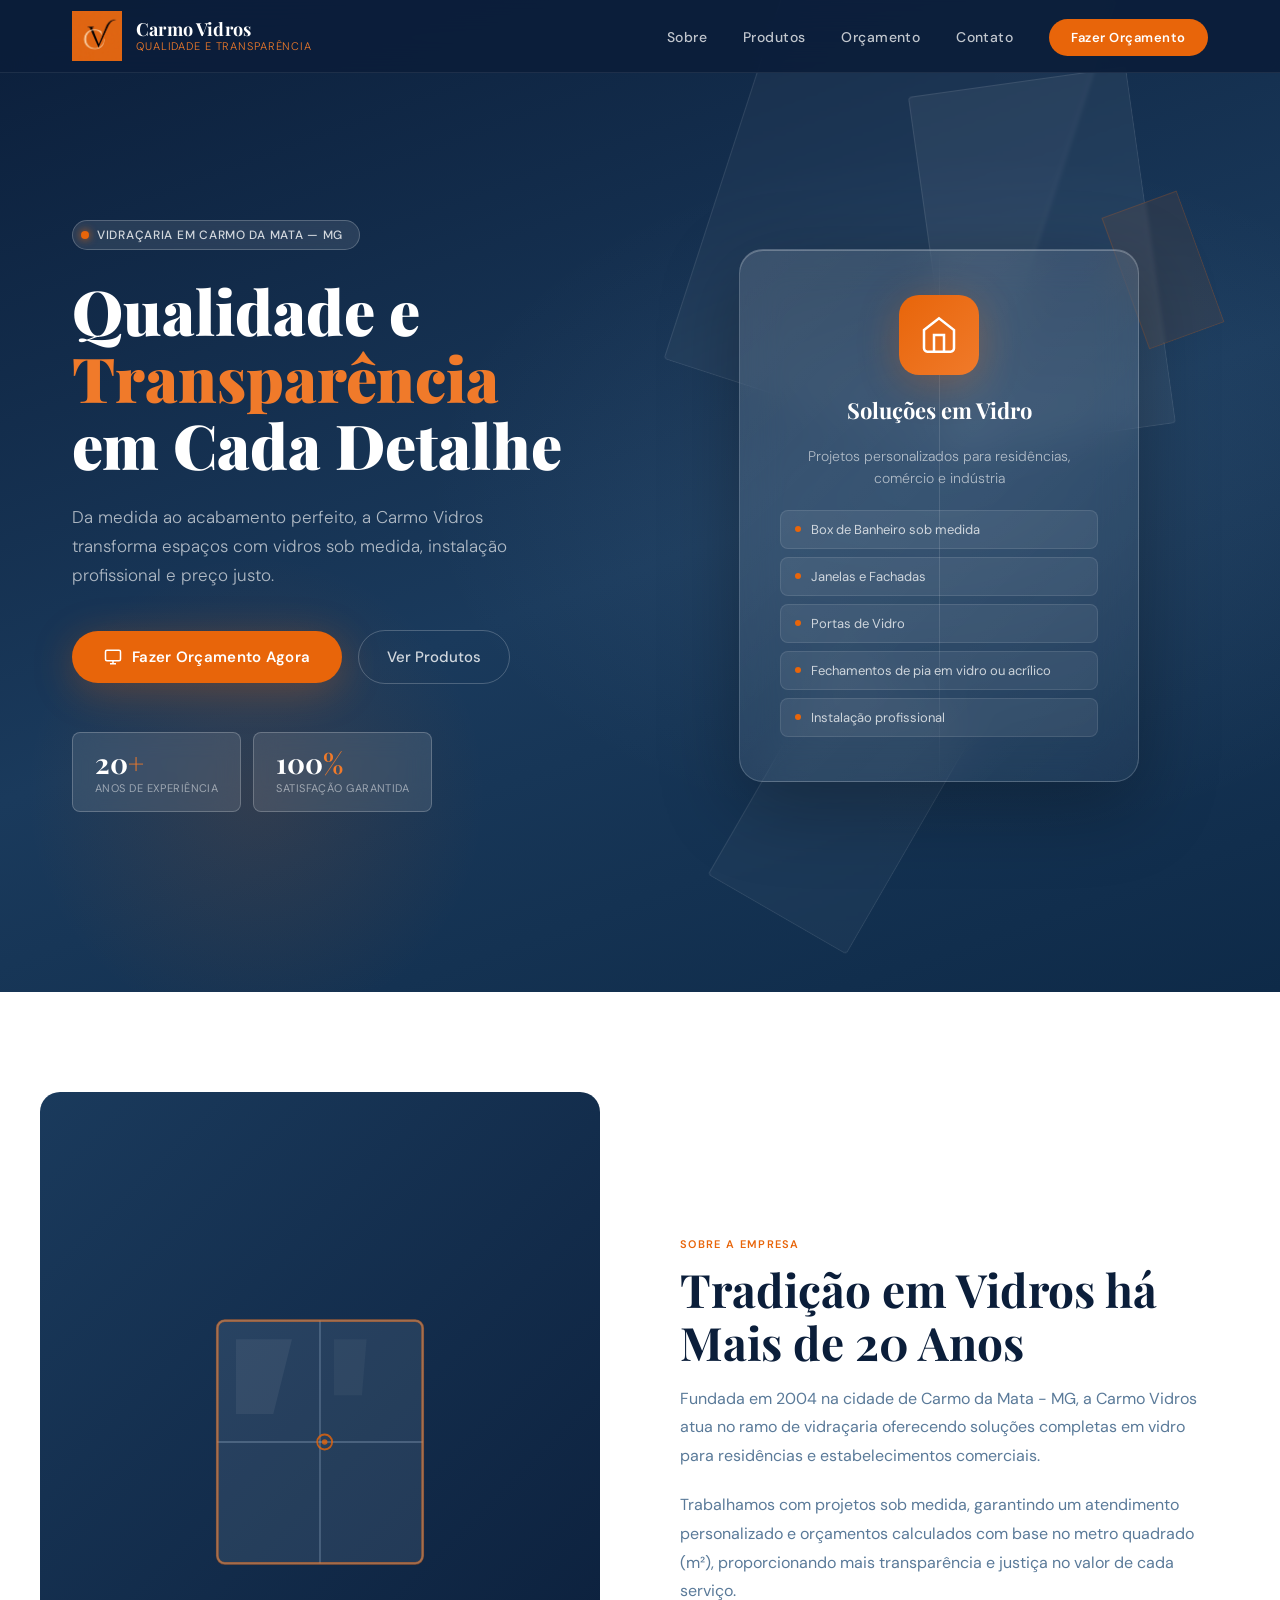
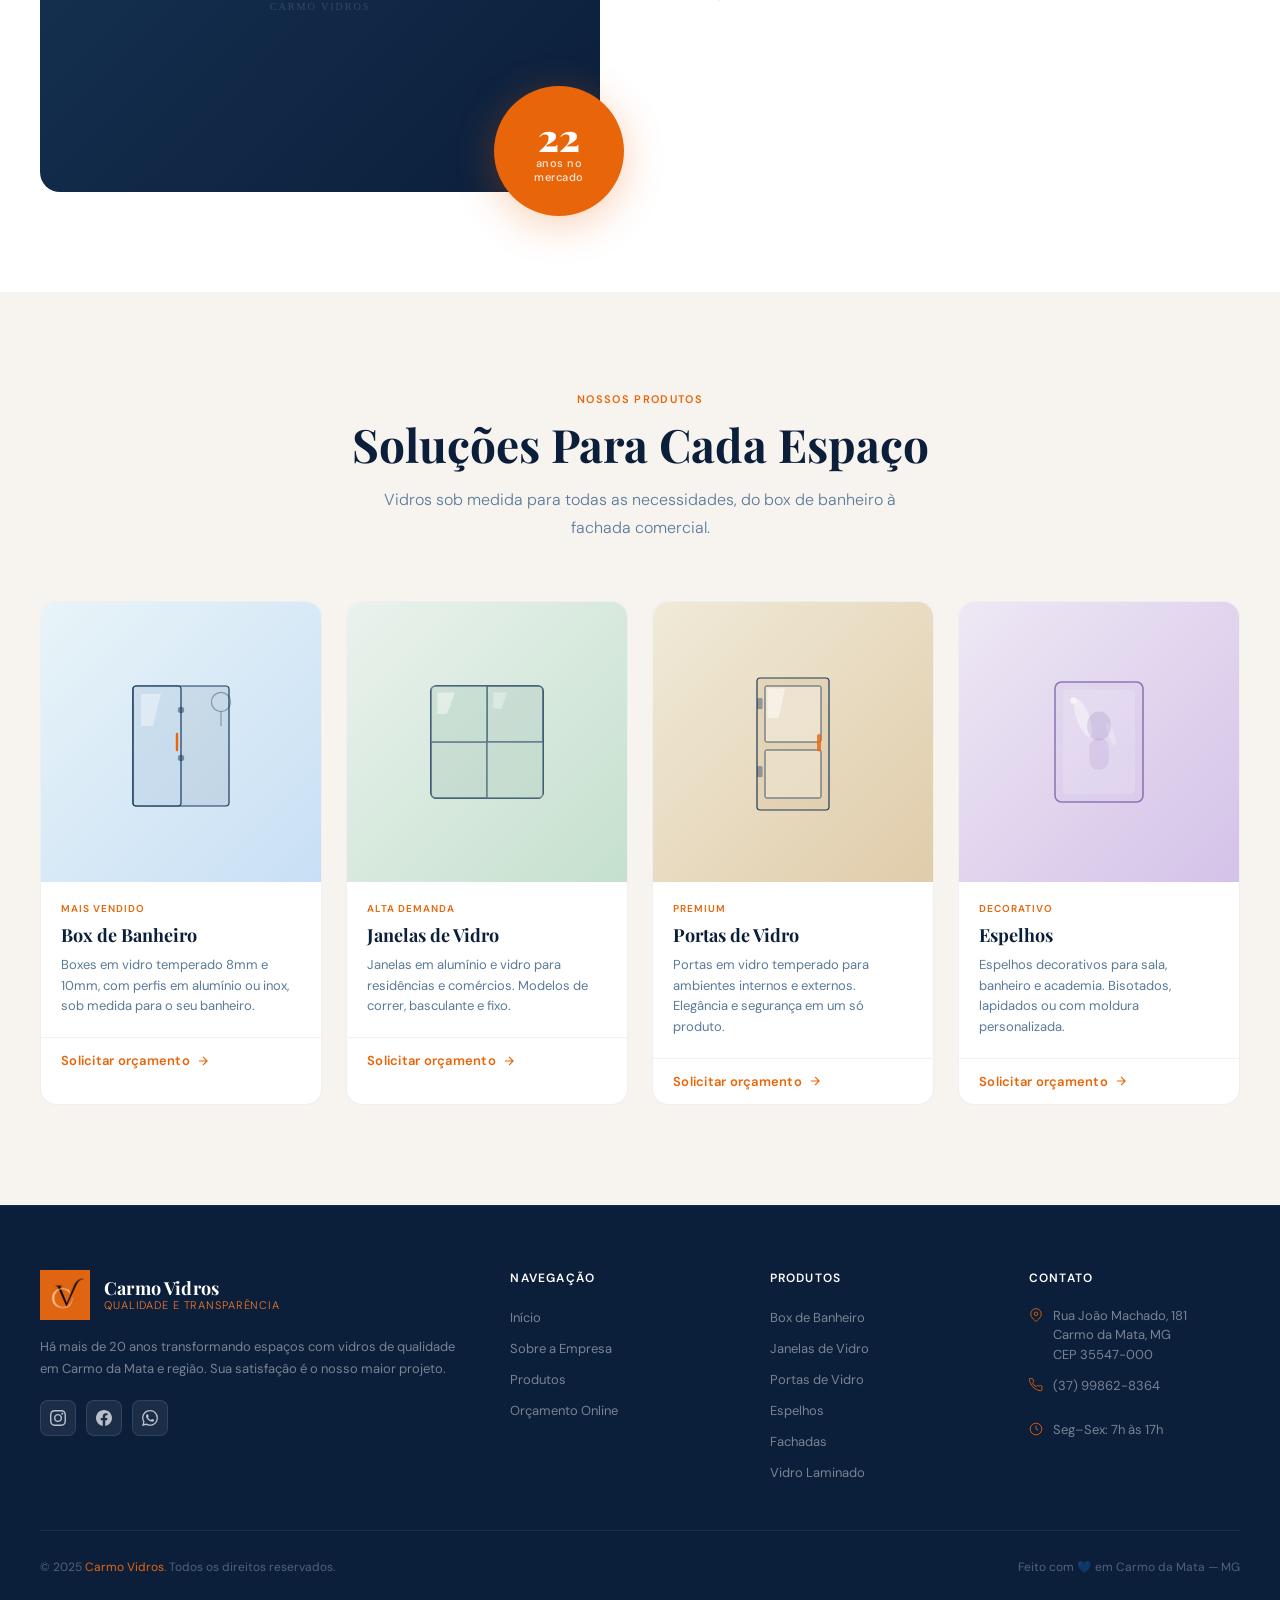
==== commit 3dafd239: "Criação da pagina de orçamento separada e rota para a mesma" ====
--- a/index.html
+++ b/index.html
@@ -26,9 +26,9 @@
     <ul class="nav-links">
       <li><a href="#sobre">Sobre</a></li>
       <li><a href="#produtos">Produtos</a></li>
-      <li><a href="#orcamento">Orçamento</a></li>
+      <li><a href="orcamento.html">Orçamento</a></li>
       <li><a href="#contato">Contato</a></li>
-      <li><a href="#orcamento" class="nav-cta">Fazer Orçamento</a></li>
+      <li><a href="orcamento.html" class="nav-cta">Fazer Orçamento</a></li>
     </ul>
   </nav>
 </header>
@@ -59,7 +59,7 @@
         Da medida ao acabamento perfeito, a Carmo Vidros transforma espaços com vidros sob medida, instalação profissional e preço justo.
       </p>
       <div class="hero-actions">
-        <a href="#orcamento" class="btn-primary">
+        <a href="orcamento.html" class="btn-primary">
           <svg xmlns="http://www.w3.org/2000/svg" width="18" height="18" viewBox="0 0 24 24" fill="none" stroke="currentColor" stroke-width="2">
             <rect x="2" y="3" width="20" height="14" rx="2"/><path d="M8 21h8M12 17v4"/>
           </svg>
@@ -199,7 +199,7 @@
           <p class="product-desc">Boxes em vidro temperado 8mm e 10mm, com perfis em alumínio ou inox, sob medida para o seu banheiro.</p>
         </div>
         <div class="product-footer">
-          <a href="#orcamento" class="product-link">
+          <a href="orcamento.html" class="product-link">
             Solicitar orçamento
             <svg xmlns="http://www.w3.org/2000/svg" viewBox="0 0 24 24" stroke-width="2"><path d="M5 12h14M12 5l7 7-7 7"/></svg>
           </a>
@@ -230,7 +230,7 @@
           <p class="product-desc">Janelas em alumínio e vidro para residências e comércios. Modelos de correr, basculante e fixo.</p>
         </div>
         <div class="product-footer">
-          <a href="#orcamento" class="product-link">
+          <a href="orcamento.html" class="product-link">
             Solicitar orçamento
             <svg xmlns="http://www.w3.org/2000/svg" viewBox="0 0 24 24" stroke-width="2"><path d="M5 12h14M12 5l7 7-7 7"/></svg>
           </a>
@@ -259,7 +259,7 @@
           <p class="product-desc">Portas em vidro temperado para ambientes internos e externos. Elegância e segurança em um só produto.</p>
         </div>
         <div class="product-footer">
-          <a href="#orcamento" class="product-link">
+          <a href="orcamento.html" class="product-link">
             Solicitar orçamento
             <svg xmlns="http://www.w3.org/2000/svg" viewBox="0 0 24 24" stroke-width="2"><path d="M5 12h14M12 5l7 7-7 7"/></svg>
           </a>
@@ -288,7 +288,7 @@
           <p class="product-desc">Espelhos decorativos para sala, banheiro e academia. Bisotados, lapidados ou com moldura personalizada.</p>
         </div>
         <div class="product-footer">
-          <a href="#orcamento" class="product-link">
+          <a href="orcamento.html" class="product-link">
             Solicitar orçamento
             <svg xmlns="http://www.w3.org/2000/svg" viewBox="0 0 24 24" stroke-width="2"><path d="M5 12h14M12 5l7 7-7 7"/></svg>
           </a>
@@ -300,151 +300,6 @@
 </section>
 
 
-<!-- ══════════════════════════════
-     ORÇAMENTO / CALCULADORA
-══════════════════════════════ -->
-<section id="orcamento">
-  <div class="section-inner">
-    <div class="orcamento-grid">
-
-      <!-- Lado esquerdo: informações -->
-      <div class="orcamento-left">
-        <div class="section-label" style="color: var(--orange-light)">Orçamento Online</div>
-        <h2 class="section-title">Calcule o Valor do Seu Projeto</h2>
-        <p class="section-subtitle">Obtenha uma estimativa instantânea para o seu projeto de vidro. Rápido, fácil e sem compromisso.</p>
-
-        <div class="orcamento-features">
-          <div class="orcamento-feature">
-            <div class="orcamento-feature-icon">
-              <svg xmlns="http://www.w3.org/2000/svg" viewBox="0 0 24 24"><path d="M13 2L3 14h9l-1 8 10-12h-9l1-8z"/></svg>
-            </div>
-            <div>
-              <div class="orcamento-feature-title">Resultado Instantâneo</div>
-              <div class="orcamento-feature-desc">Estimativa calculada na hora, sem esperar retorno de ligação.</div>
-            </div>
-          </div>
-          <div class="orcamento-feature">
-            <div class="orcamento-feature-icon">
-              <svg xmlns="http://www.w3.org/2000/svg" viewBox="0 0 24 24"><circle cx="12" cy="12" r="10"/><path d="M12 8v4l3 3"/></svg>
-            </div>
-            <div>
-              <div class="orcamento-feature-title">Preço Justo e Transparente</div>
-              <div class="orcamento-feature-desc">Sem taxas escondidas. O valor calculado é o valor praticado.</div>
-            </div>
-          </div>
-          <div class="orcamento-feature">
-            <div class="orcamento-feature-icon">
-              <svg xmlns="http://www.w3.org/2000/svg" viewBox="0 0 24 24"><path d="M22 11.08V12a10 10 0 11-5.93-9.14"/><polyline points="22 4 12 14.01 9 11.01"/></svg>
-            </div>
-            <div>
-              <div class="orcamento-feature-title">Orçamento Sem Compromisso</div>
-              <div class="orcamento-feature-desc">Simule quantas vezes quiser antes de decidir.</div>
-            </div>
-          </div>
-        </div>
-      </div>
-
-      <!-- Lado direito: widget calculadora -->
-      <div class="orcamento-right">
-        <div class="calc-widget">
-          <div class="calc-header">
-            <div class="calc-header-icon">
-              <svg xmlns="http://www.w3.org/2000/svg" viewBox="0 0 24 24">
-                <rect x="4" y="2" width="16" height="20" rx="2"/>
-                <line x1="8" y1="6" x2="16" y2="6"/>
-                <line x1="8" y1="10" x2="16" y2="10"/>
-                <line x1="8" y1="14" x2="12" y2="14"/>
-              </svg>
-            </div>
-            <div>
-              <div class="calc-header-title">Calculadora de Orçamento</div>
-              <div class="calc-header-sub">Preencha as medidas e o tipo de vidro</div>
-            </div>
-          </div>
-
-          <div class="calc-body">
-            <!-- Campos de dimensão -->
-            <div class="form-row">
-              <div class="form-group">
-                <label class="form-label">Altura (Centimetros)</label>
-                <div class="form-input-wrap">
-                  <svg class="form-input-icon" xmlns="http://www.w3.org/2000/svg" viewBox="0 0 24 24">
-                    <path d="M21 3H3v18M9 3v18M3 9h6M3 15h6"/>
-                  </svg>
-                  <input class="form-input" id="Altura" type="number" placeholder="Ex: 2.00" min="0" step="0.01" />
-                </div>
-              </div>
-              <div class="form-group">
-                <label class="form-label">Largura (centimetros)</label>
-                <div class="form-input-wrap">
-                  <svg class="form-input-icon" xmlns="http://www.w3.org/2000/svg" viewBox="0 0 24 24">
-                    <path d="M3 21V3h18M3 9h18M3 15h18"/>
-                  </svg>
-                  <input class="form-input" id="Largura" type="number" placeholder="Ex: 1.50" min="0" step="0.01" />
-                </div>
-              </div>
-            </div>
-
-            <!-- Seletor de produto -->
-            <div class="form-group" style="margin-bottom: 16px">
-              <label class="form-label">Tipo de Produto</label>
-              <select class="form-select" id="opcoes">
-                <option value="" disabled selected>Selecione o tipo de vidro...</option>
-                <option>Box de Banheiro — Vidro 8mm</option>
-                <option>Box de Banheiro — Vidro 10mm</option>
-                <option>Janela de Correr</option>
-                <option>Janela Basculante</option>
-                <option>Porta de Vidro Temperado</option>
-                <option>Espelho Simples</option>
-                <option>Espelho Bisotado</option>
-                <option>Vidro Laminado</option>
-                <option>Fachada em Vidro</option>
-                <option>Nenhuma</option>
-              </select>
-            </div>
-
-            <!-- Área de resultado -->
-            <div class="result-area">
-              <div class="result-label">Valor do M2</div>
-              <div class="result-value" id="resultado">R$ —</div>
-              <div class="result-placeholder">Preencha os campos acima para calcular</div>
-            </div>
-
-            <!-- Ações -->
-            <div class="calc-actions">
-              <button class="btn-calc" onclick="calcular()">
-                <svg xmlns="http://www.w3.org/2000/svg" viewBox="0 0 24 24">
-                  <rect x="4" y="2" width="16" height="20" rx="2"/>
-                  <line x1="8" y1="6" x2="16" y2="6"/>
-                  <line x1="8" y1="10" x2="16" y2="10"/>
-                  <line x1="8" y1="14" x2="12" y2="14"/>
-                </svg>
-                Calcular Orçamento
-              </button>
-              <button class="btn-clear" id="limpar" onclick="limparCampos()">Limpar</button>
-            </div>
-          </div>
-        </div>
-      </div>
-
-    </div>
-  </div>
-</section>
-
-<!-- Tela de orçamento que fica sobreposta à página quando o usuário clica em "Solicitar orçamento" ou "Fazer Orçamento Agora" -->
-
-<div id="overlay" class="overlay">
-    <div class="box">
-        <h2>Orçamento</h2>
-
-        <p id="valorFinal">R$ 0,00</p>
-
-        <a id="btnWhats" target="_blank">Entrar em contato</a>
-
-        <br><br>
-        <button onclick="fecharTela()">Fechar</button>
-    </div>
-</div>
 
 
 <!-- ══════════════════════════════
@@ -467,18 +322,16 @@
           Há mais de 20 anos transformando espaços com vidros de qualidade em Carmo da Mata e região. Sua satisfação é o nosso maior projeto.
         </p>
         <div class="social-links">
-          <a href="#" class="social-link" title="Instagram">
+          <a href="https://www.instagram.com/carmovidros?igsh=NXlxa3lhYnF6bWx4" class="social-link" title="Instagram">
             <svg viewBox="0 0 24 24" xmlns="http://www.w3.org/2000/svg">
               <path d="M12 2.163c3.204 0 3.584.012 4.85.07 3.252.148 4.771 1.691 4.919 4.919.058 1.265.069 1.645.069 4.849 0 3.205-.012 3.584-.069 4.849-.149 3.225-1.664 4.771-4.919 4.919-1.266.058-1.644.07-4.85.07-3.204 0-3.584-.012-4.849-.07-3.26-.149-4.771-1.699-4.919-4.92-.058-1.265-.07-1.644-.07-4.849 0-3.204.013-3.583.07-4.849.149-3.227 1.664-4.771 4.919-4.919 1.266-.057 1.645-.069 4.849-.069zm0-2.163c-3.259 0-3.667.014-4.947.072-4.358.2-6.78 2.618-6.98 6.98-.059 1.281-.073 1.689-.073 4.948 0 3.259.014 3.668.072 4.948.2 4.358 2.618 6.78 6.98 6.98 1.281.058 1.689.072 4.948.072 3.259 0 3.668-.014 4.948-.072 4.354-.2 6.782-2.618 6.979-6.98.059-1.28.073-1.689.073-4.948 0-3.259-.014-3.667-.072-4.947-.196-4.354-2.617-6.78-6.979-6.98-1.281-.059-1.69-.073-4.949-.073zm0 5.838c-3.403 0-6.162 2.759-6.162 6.162s2.759 6.163 6.162 6.163 6.162-2.759 6.162-6.163c0-3.403-2.759-6.162-6.162-6.162zm0 10.162c-2.209 0-4-1.79-4-4 0-2.209 1.791-4 4-4s4 1.791 4 4c0 2.21-1.791 4-4 4zm6.406-11.845c-.796 0-1.441.645-1.441 1.44s.645 1.44 1.441 1.44c.795 0 1.439-.645 1.439-1.44s-.644-1.44-1.439-1.44z"/>
             </svg>
           </a>
-          <a href="#" class="social-link" title="Facebook">
-            <svg viewBox="0 0 24 24" xmlns="http://www.w3.org/2000/svg">
+<a href="https://www.facebook.com/carmo.vidros.3" target="_blank" class="social-link" title="Facebook">            <svg viewBox="0 0 24 24" xmlns="http://www.w3.org/2000/svg">
               <path d="M24 12.073c0-6.627-5.373-12-12-12s-12 5.373-12 12c0 5.99 4.388 10.954 10.125 11.854v-8.385H7.078v-3.47h3.047V9.43c0-3.007 1.792-4.669 4.533-4.669 1.312 0 2.686.235 2.686.235v2.953H15.83c-1.491 0-1.956.925-1.956 1.874v2.25h3.328l-.532 3.47h-2.796v8.385C19.612 23.027 24 18.062 24 12.073z"/>
             </svg>
           </a>
-          <a href="#" class="social-link" title="WhatsApp">
-            <svg viewBox="0 0 24 24" xmlns="http://www.w3.org/2000/svg">
+<a href="https://wa.me/5537998628364" target="_blank" class="social-link" title="WhatsApp">            <svg viewBox="0 0 24 24" xmlns="http://www.w3.org/2000/svg">
               <path d="M17.472 14.382c-.297-.149-1.758-.867-2.03-.967-.273-.099-.471-.148-.67.15-.197.297-.767.966-.94 1.164-.173.199-.347.223-.644.075-.297-.15-1.255-.463-2.39-1.475-.883-.788-1.48-1.761-1.653-2.059-.173-.297-.018-.458.13-.606.134-.133.298-.347.446-.52.149-.174.198-.298.298-.497.099-.198.05-.371-.025-.52-.075-.149-.669-1.612-.916-2.207-.242-.579-.487-.5-.669-.51-.173-.008-.371-.01-.57-.01-.198 0-.52.074-.792.372-.272.297-1.04 1.016-1.04 2.479 0 1.462 1.065 2.875 1.213 3.074.149.198 2.096 3.2 5.077 4.487.709.306 1.262.489 1.694.625.712.227 1.36.195 1.871.118.571-.085 1.758-.719 2.006-1.413.248-.694.248-1.289.173-1.413-.074-.124-.272-.198-.57-.347m-5.421 7.403h-.004a9.87 9.87 0 01-5.031-1.378l-.361-.214-3.741.982.998-3.648-.235-.374a9.86 9.86 0 01-1.51-5.26c.001-5.45 4.436-9.884 9.888-9.884 2.64 0 5.122 1.03 6.988 2.898a9.825 9.825 0 012.893 6.994c-.003 5.45-4.437 9.884-9.885 9.884m8.413-18.297A11.815 11.815 0 0012.05 0C5.495 0 .16 5.335.157 11.892c0 2.096.547 4.142 1.588 5.945L.057 24l6.305-1.654a11.882 11.882 0 005.683 1.448h.005c6.554 0 11.89-5.335 11.893-11.893a11.821 11.821 0 00-3.48-8.413z"/>
             </svg>
           </a>
@@ -492,7 +345,7 @@
           <li><a href="#home">Início</a></li>
           <li><a href="#sobre">Sobre a Empresa</a></li>
           <li><a href="#produtos">Produtos</a></li>
-          <li><a href="#orcamento">Orçamento Online</a></li>
+          <li><a href="orcamento.html">Orçamento Online</a></li>
         </ul>
       </div>
 
--- a/style.css
+++ b/style.css
@@ -1024,36 +1024,129 @@
 }
 
 /* Sobre a Tela que aparece depois do orçamento compelto quando clica */
+/* FUNDO */
+/* ══════════════════════════════
+   MODAL ORÇAMENTO (ALINHADO AO TEMA)
+══════════════════════════════ */
+
+/* FUNDO */
 .overlay {
     position: fixed;
-    top: 0;
-    left: 0;
-    width: 100%;
-    height: 100%;
-
-    background: rgba(0,0,0,0.7);
+    inset: 0;
+
+    background: rgba(11,30,58,0.75);
+    backdrop-filter: blur(12px);
 
     display: none;
-
     justify-content: center;
     align-items: center;
 
     z-index: 9999;
 }
 
+/* CAIXA PRINCIPAL (glass style igual seu site) */
 .box {
-    background: white;
-    padding: 25px;
+    background: rgba(255,255,255,0.06);
+    border: 1px solid rgba(255,255,255,0.12);
+    backdrop-filter: blur(20px);
+
+    padding: 32px;
+    border-radius: 20px;
+    text-align: center;
+
+    width: 390px;
+    max-width: 92%;
+
+    box-shadow: 0 24px 80px rgba(0,0,0,0.35),
+                inset 0 1px 0 rgba(255,255,255,0.15);
+}
+
+/* TÍTULO */
+.box h2 {
+    font-family: 'Playfair Display', serif;
+    color: #fff;
+    font-size: 30px;
+    margin-bottom: 10px;
+}
+
+/* TEXTO */
+.mensagem {
+    font-size: 13px;
+    color: rgba(255,255,255,0.6);
+    margin-bottom: 18px;
+}
+
+/* DADOS */
+.dados {
+    text-align: left;
+    background: rgba(255,255,255,0.05);
+    border: 1px solid rgba(255,255,255,0.10);
+    padding: 12px 16px;
     border-radius: 10px;
-    text-align: center;
-}
-
+    margin-bottom: 18px;
+}
+
+.dados p {
+    margin: 6px 0;
+    font-size: 13px;
+    color: rgba(255,255,255,0.75);
+}
+
+/* VALOR (DESTAQUE COM LARANJA DO TEMA) */
+.valor {
+    font-family: 'Playfair Display', serif;
+    font-size: 30px;
+    font-weight: 900;
+    color: var(--orange-light);
+    margin: 18px 0;
+}
+
+/* MENSAGEM FINAL */
+#mensagemFinal {
+    font-size: 13px;
+    color: rgba(255,255,255,0.6);
+    margin-bottom: 18px;
+}
+
+/* BOTÃO WHATSAPP (PADRÃO DO SITE) */
 #btnWhats {
-    display: inline-block;
+    display: block;
+    width: 100%;
+    padding: 14px;
+
+    background: #25D366;
+    color: #fff;
+
+    border-radius: 10px;
+    font-weight: 600;
+    letter-spacing: 0.02em;
+
+    transition: 0.2s;
+    box-shadow: 0 6px 24px rgba(232,101,10,0.35);
+}
+
+#btnWhats:hover {
+    transform: translateY(-2px);
+    box-shadow: 0 10px 40px rgba(4, 218, 51, 0.45);
+}
+
+/* BOTÃO FECHAR */
+.box button {
     margin-top: 10px;
-    padding: 10px 20px;
-    background: #25D366;
-    color: white;
-    text-decoration: none;
-    border-radius: 5px;
+    padding: 12px;
+    width: 100%;
+
+    background: transparent;
+    border: 1px solid rgba(255,255,255,0.15);
+    color: rgba(255,255,255,0.6);
+
+    border-radius: 10px;
+    cursor: pointer;
+
+    transition: 0.2s;
+}
+
+.box button:hover {
+    background: rgba(255,255,255,0.08);
+    color: #fff;
 }
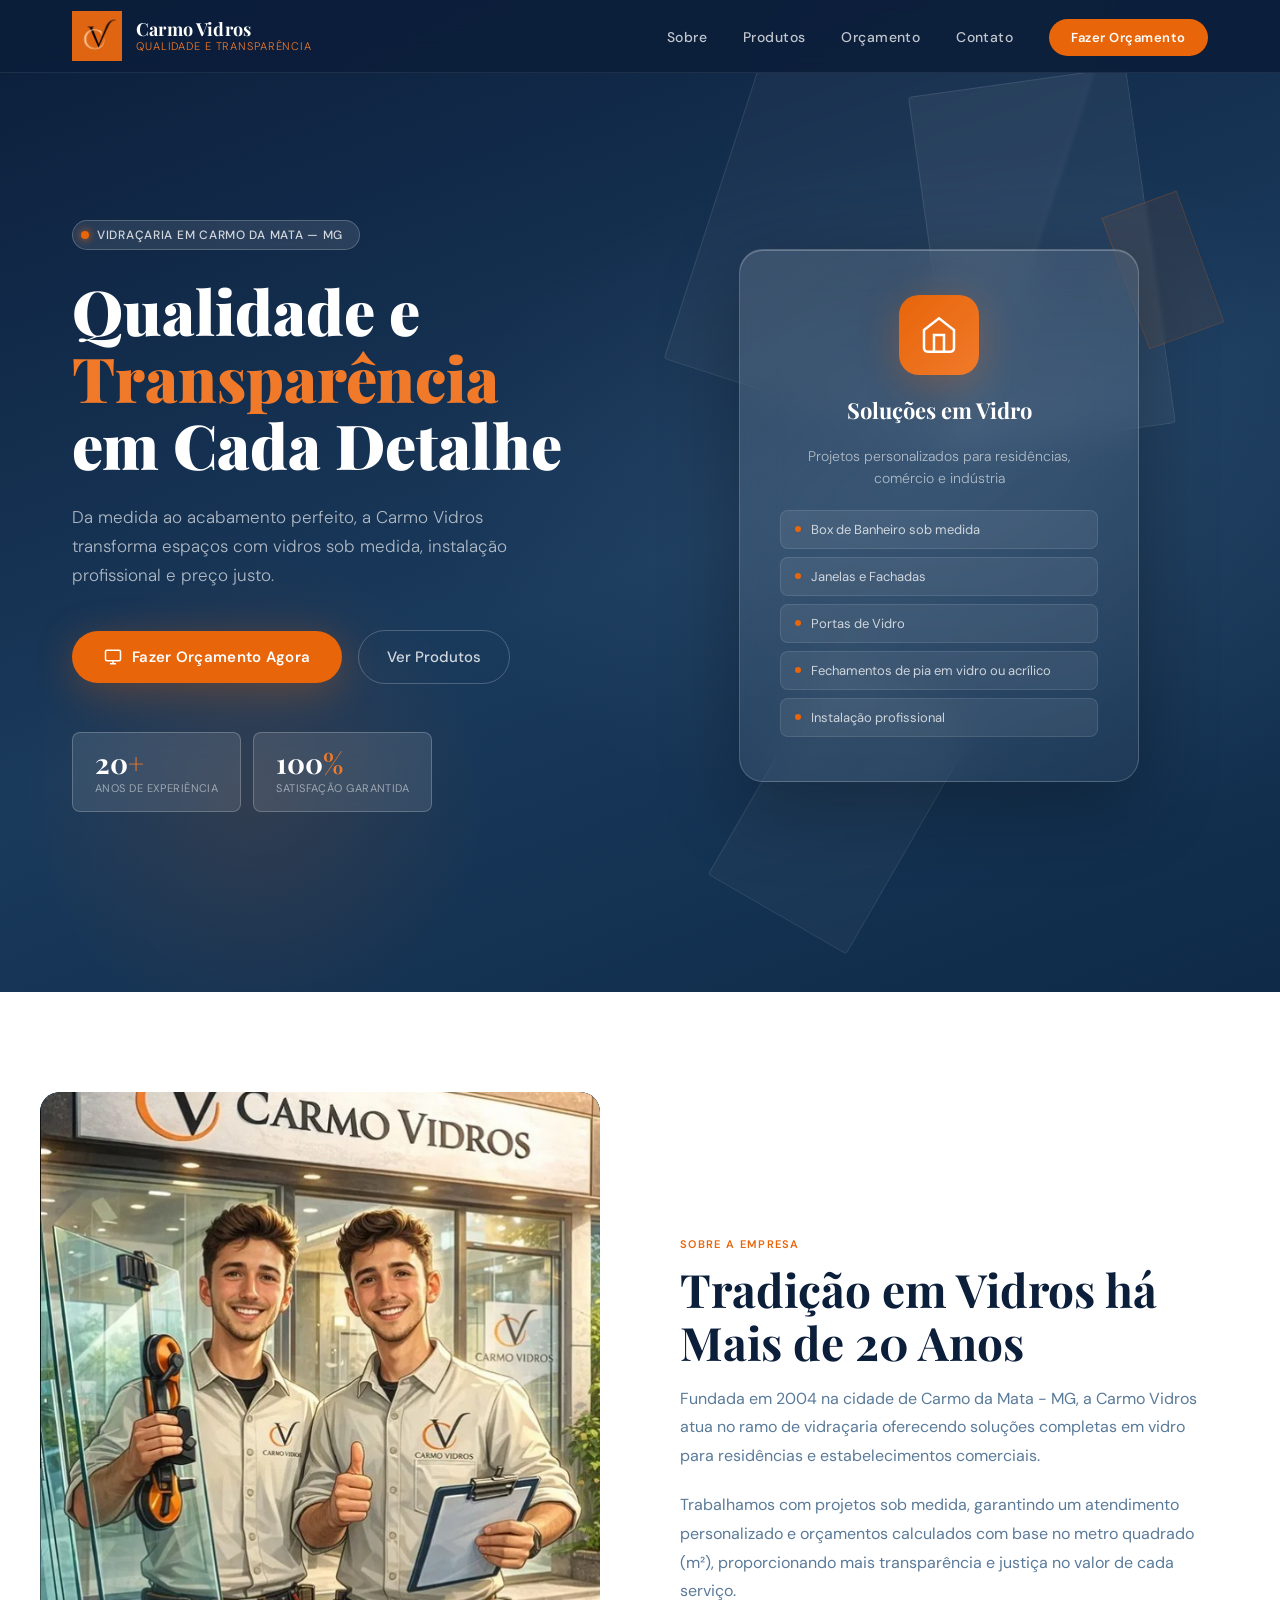
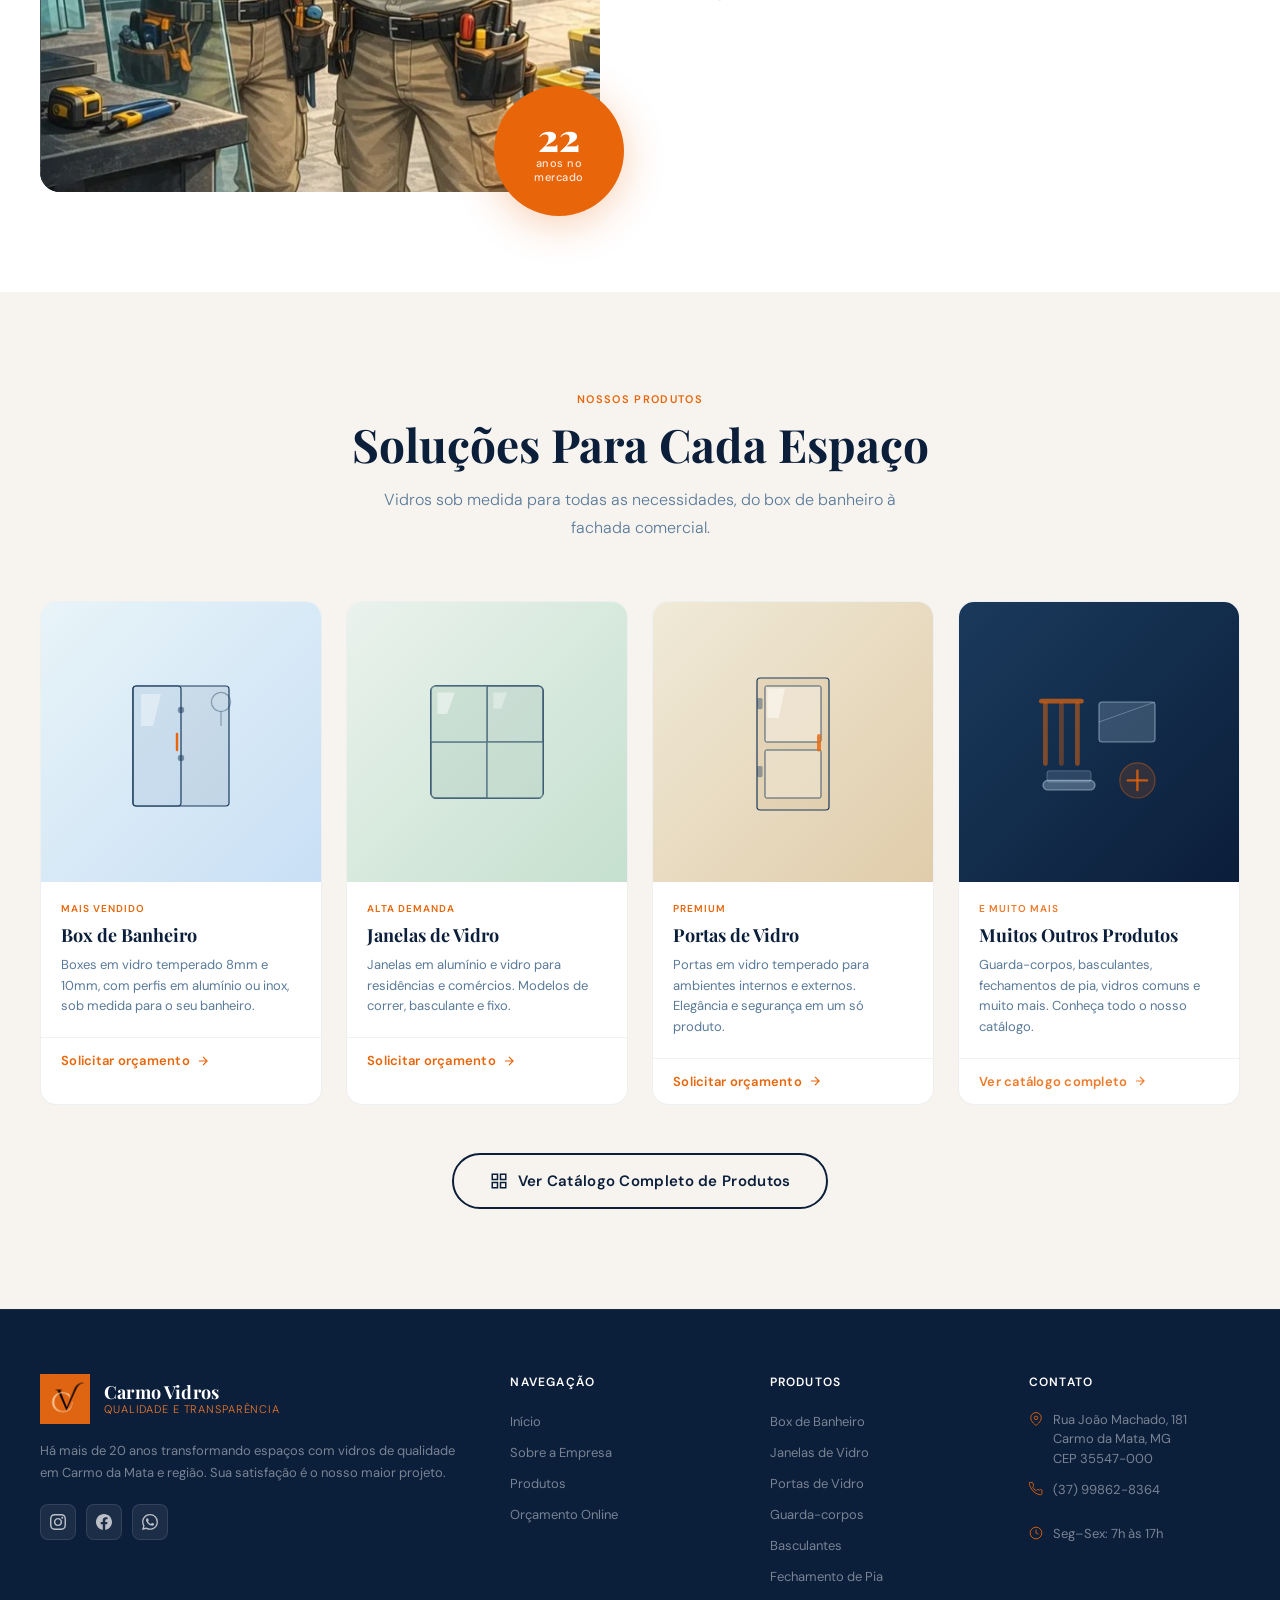
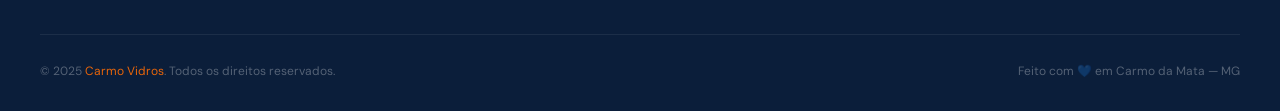
==== commit c544b3dc: "Criação pagina de Produtos" ====
--- a/index.html
+++ b/index.html
@@ -17,7 +17,7 @@
 <header>
   <nav>
     <a href="#home" class="logo">
-      <img src="logo.png" alt="Carmo Vidros" class="logo-img">
+      <img src="fotos/logo.png" alt="Carmo Vidros" class="logo-img">
       <div class="logo-text">
         <span class="logo-name">Carmo Vidros</span>
         <span class="logo-tagline">Qualidade e Transparência</span>
@@ -25,7 +25,7 @@
     </a>
     <ul class="nav-links">
       <li><a href="#sobre">Sobre</a></li>
-      <li><a href="#produtos">Produtos</a></li>
+      <li><a href="produtos.html">Produtos</a></li>
       <li><a href="orcamento.html">Orçamento</a></li>
       <li><a href="#contato">Contato</a></li>
       <li><a href="orcamento.html" class="nav-cta">Fazer Orçamento</a></li>
@@ -65,7 +65,7 @@
           </svg>
           Fazer Orçamento Agora
         </a>
-        <a href="#produtos" class="btn-ghost">Ver Produtos</a>
+        <a href="produtos.html" class="btn-ghost">Ver Produtos</a>
       </div>
 
       <!-- Cards de estatísticas -->
@@ -118,23 +118,8 @@
       <!-- Imagem ilustrativa -->
       <div class="about-image-wrap">
         <div class="about-image">
-          <div class="about-image-svg">
-            <svg xmlns="http://www.w3.org/2000/svg" viewBox="0 0 300 380" width="280" height="360">
-              <!-- Janela principal -->
-              <rect x="40" y="60" width="220" height="260" rx="8" fill="rgba(200,223,245,0.10)" stroke="rgba(200,223,245,0.40)" stroke-width="2"/>
-              <line x1="150" y1="60" x2="150" y2="320" stroke="rgba(200,223,245,0.30)" stroke-width="1.5"/>
-              <line x1="40" y1="190" x2="260" y2="190" stroke="rgba(200,223,245,0.30)" stroke-width="1.5"/>
-              <!-- Reflexo no vidro -->
-              <path d="M60 80 L120 80 L100 160 L60 160 Z" fill="rgba(255,255,255,0.06)" />
-              <path d="M165 80 L200 80 L195 140 L165 140 Z" fill="rgba(255,255,255,0.04)" />
-              <!-- Frame com destaque laranja -->
-              <rect x="40" y="60" width="220" height="260" rx="8" fill="none" stroke="rgba(232,101,10,0.50)" stroke-width="3"/>
-              <!-- Maçaneta -->
-              <circle cx="155" cy="190" r="8" fill="none" stroke="rgba(232,101,10,0.80)" stroke-width="2"/>
-              <circle cx="155" cy="190" r="3" fill="rgba(232,101,10,0.80)"/>
-              <!-- Marca d'água -->
-              <text x="150" y="370" text-anchor="middle" fill="rgba(255,255,255,0.15)" font-family="serif" font-size="11" letter-spacing="2">CARMO VIDROS</text>
-            </svg>
+          <div class="about-image">
+            <img src="fotos/CV.jpg" alt="Carmo Vidros" style="position:absolute;inset:0;width:100%;height:100%;object-fit:cover;display:block;" />
           </div>
         </div>
         <div class="about-badge">
@@ -191,7 +176,7 @@
               <line x1="150" y1="62" x2="150" y2="80" stroke="#1A3A5C" stroke-width="1.5" opacity="0.4"/>
             </svg>
           </div>
-          <div class="product-overlay"><span class="product-overlay-text">Ver detalhes →</span></div>
+          <div class="product-overlay"><a href="produtos.html#box" class="product-overlay-text">Ver detalhes →</a></div>
         </div>
         <div class="product-body">
           <div class="product-tag">Mais Vendido</div>
@@ -222,7 +207,7 @@
               <path d="M108 38 L125 38 L118 58 L108 58 Z" fill="rgba(255,255,255,0.35)"/>
             </svg>
           </div>
-          <div class="product-overlay"><span class="product-overlay-text">Ver detalhes →</span></div>
+          <div class="product-overlay"><a href="produtos.html#janelas" class="product-overlay-text">Ver detalhes →</a></div>
         </div>
         <div class="product-body">
           <div class="product-tag">Alta Demanda</div>
@@ -251,7 +236,7 @@
               <rect x="55" y="130" width="7" height="14" rx="2" fill="#1A3A5C" opacity="0.4"/>
             </svg>
           </div>
-          <div class="product-overlay"><span class="product-overlay-text">Ver detalhes →</span></div>
+          <div class="product-overlay"><a href="produtos.html#portas" class="product-overlay-text">Ver detalhes →</a></div>
         </div>
         <div class="product-body">
           <div class="product-tag">Premium</div>
@@ -266,36 +251,57 @@
         </div>
       </div>
 
-      <!-- Espelhos -->
-      <div class="product-card">
-        <div class="product-image bg-espelho">
+      <!-- Muitos outros produtos -->
+      <div class="product-card product-card--more">
+        <div class="product-image bg-mais">
           <div class="product-svg-bg">
             <svg xmlns="http://www.w3.org/2000/svg" viewBox="0 0 200 200" width="160">
-              <rect x="45" y="25" width="110" height="150" rx="8" fill="rgba(212,194,232,0.30)" stroke="#6B4F9B" stroke-width="2" opacity="0.7"/>
-              <rect x="55" y="35" width="90" height="130" rx="4" fill="rgba(255,255,255,0.15)"/>
-              <ellipse cx="80" cy="70" rx="8" ry="25" fill="rgba(255,255,255,0.40)" transform="rotate(-20,80,70)"/>
-              <ellipse cx="115" cy="90" rx="4" ry="15" fill="rgba(255,255,255,0.25)" transform="rotate(-20,115,90)"/>
-              <ellipse cx="100" cy="80" rx="15" ry="18" fill="rgba(107,79,155,0.15)"/>
-              <rect x="88" y="95" width="24" height="40" rx="12" fill="rgba(107,79,155,0.10)"/>
-              <circle cx="68" cy="48" r="4" fill="rgba(255,255,255,0.6)"/>
-            </svg>
-          </div>
-          <div class="product-overlay"><span class="product-overlay-text">Ver detalhes →</span></div>
+              <!-- Grade de ícones representando variedade -->
+              <!-- Guarda-corpo -->
+              <rect x="30" y="50" width="6" height="80" rx="3" fill="rgba(232,101,10,0.50)"/>
+              <rect x="50" y="50" width="6" height="80" rx="3" fill="rgba(232,101,10,0.35)"/>
+              <rect x="70" y="50" width="6" height="80" rx="3" fill="rgba(232,101,10,0.50)"/>
+              <rect x="25" y="46" width="56" height="6" rx="3" fill="rgba(232,101,10,0.70)"/>
+              <!-- Basculante -->
+              <rect x="100" y="50" width="70" height="50" rx="4" fill="rgba(200,223,245,0.20)" stroke="rgba(200,223,245,0.50)" stroke-width="1.5"/>
+              <line x1="100" y1="75" x2="170" y2="50" stroke="rgba(200,223,245,0.40)" stroke-width="1"/>
+              <!-- Fechamento de pia -->
+              <rect x="30" y="148" width="65" height="12" rx="6" fill="rgba(200,223,245,0.30)" stroke="rgba(200,223,245,0.50)" stroke-width="1.5"/>
+              <rect x="35" y="136" width="55" height="14" rx="3" fill="rgba(200,223,245,0.15)" stroke="rgba(200,223,245,0.35)" stroke-width="1"/>
+              <!-- Mais (+) central -->
+              <circle cx="148" cy="148" r="22" fill="rgba(232,101,10,0.15)" stroke="rgba(232,101,10,0.40)" stroke-width="1.5"/>
+              <line x1="148" y1="136" x2="148" y2="160" stroke="rgba(232,101,10,0.80)" stroke-width="3" stroke-linecap="round"/>
+              <line x1="136" y1="148" x2="160" y2="148" stroke="rgba(232,101,10,0.80)" stroke-width="3" stroke-linecap="round"/>
+            </svg>
+          </div>
+          <div class="product-overlay"><a href="produtos.html" class="product-overlay-text">Ver todos →</a></div>
         </div>
         <div class="product-body">
-          <div class="product-tag">Decorativo</div>
-          <div class="product-name">Espelhos</div>
-          <p class="product-desc">Espelhos decorativos para sala, banheiro e academia. Bisotados, lapidados ou com moldura personalizada.</p>
+          <div class="product-tag">E muito mais</div>
+          <div class="product-name">Muitos Outros Produtos</div>
+          <p class="product-desc">Guarda-corpos, basculantes, fechamentos de pia, vidros comuns e muito mais. Conheça todo o nosso catálogo.</p>
         </div>
         <div class="product-footer">
-          <a href="orcamento.html" class="product-link">
-            Solicitar orçamento
+          <a href="produtos.html" class="product-link">
+            Ver catálogo completo
             <svg xmlns="http://www.w3.org/2000/svg" viewBox="0 0 24 24" stroke-width="2"><path d="M5 12h14M12 5l7 7-7 7"/></svg>
           </a>
         </div>
       </div>
 
     </div>
+
+    <!-- Botão Ver todos os produtos -->
+    <div class="products-cta">
+      <a href="produtos.html" class="btn-products-all">
+        <svg xmlns="http://www.w3.org/2000/svg" width="18" height="18" viewBox="0 0 24 24" fill="none" stroke="currentColor" stroke-width="2">
+          <rect x="3" y="3" width="7" height="7"/><rect x="14" y="3" width="7" height="7"/>
+          <rect x="14" y="14" width="7" height="7"/><rect x="3" y="14" width="7" height="7"/>
+        </svg>
+        Ver Catálogo Completo de Produtos
+      </a>
+    </div>
+
   </div>
 </section>
 
@@ -312,7 +318,7 @@
       <!-- Coluna: Marca -->
       <div class="footer-brand">
         <a href="#home" class="logo">
-          <img src="logo.png" alt="Carmo Vidros" class="logo-img">
+          <img src="fotos/logo.png" alt="Carmo Vidros" class="logo-img">
           <div class="logo-text">
             <span class="logo-name">Carmo Vidros</span>
             <span class="logo-tagline">Qualidade e Transparência</span>
@@ -353,12 +359,12 @@
       <div>
         <div class="footer-col-title">Produtos</div>
         <ul class="footer-links">
-          <li><a href="#produtos">Box de Banheiro</a></li>
-          <li><a href="#produtos">Janelas de Vidro</a></li>
-          <li><a href="#produtos">Portas de Vidro</a></li>
-          <li><a href="#produtos">Espelhos</a></li>
-          <li><a href="#produtos">Fachadas</a></li>
-          <li><a href="#produtos">Vidro Laminado</a></li>
+          <li><a href="produtos.html#box">Box de Banheiro</a></li>
+          <li><a href="produtos.html#janelas">Janelas de Vidro</a></li>
+          <li><a href="produtos.html#portas">Portas de Vidro</a></li>
+          <li><a href="produtos.html#guarda-corpo">Guarda-corpos</a></li>
+          <li><a href="produtos.html#basculantes">Basculantes</a></li>
+          <li><a href="produtos.html#fechamento-pia">Fechamento de Pia</a></li>
         </ul>
       </div>
 
--- a/style.css
+++ b/style.css
@@ -356,12 +356,6 @@
   overflow: hidden;
   box-shadow: 0 24px 80px rgba(0,0,0,0.30), inset 0 1px 0 rgba(255,255,255,0.25);
 }
-.glass-panel::before {
-  content: '';
-  position: absolute;
-  top: 0; left: 50%; width: 1px; height: 100%;
-  background: linear-gradient(to bottom, transparent, rgba(255,255,255,0.12) 30%, rgba(255,255,255,0.12) 70%, transparent);
-}
 .glass-panel-inner {
   position: absolute;
   inset: 0;
@@ -1149,4 +1143,39 @@
 .box button:hover {
     background: rgba(255,255,255,0.08);
     color: #fff;
-}+}
+/* ── Card "Muitos outros produtos" ── */
+.bg-mais {
+  background: linear-gradient(135deg, #1A3A5C, #0B1E3A);
+}
+.product-card--more .product-tag { color: var(--orange-light); }
+.product-card--more .product-link { color: var(--orange-light); }
+.product-card--more .product-link svg { stroke: var(--orange-light); }
+
+/* ── Botão CTA "Ver catálogo completo" ── */
+.products-cta {
+  text-align: center;
+  margin-top: 48px;
+}
+.btn-products-all {
+  display: inline-flex;
+  align-items: center;
+  gap: 10px;
+  background: transparent;
+  color: var(--blue-deep);
+  font-family: 'DM Sans', sans-serif;
+  font-size: 15px;
+  font-weight: 600;
+  padding: 16px 36px;
+  border-radius: 50px;
+  border: 2px solid var(--blue-deep);
+  letter-spacing: 0.02em;
+  transition: background 0.2s, color 0.2s, border-color 0.2s, box-shadow 0.2s;
+}
+.btn-products-all:hover {
+  background: var(--blue-deep);
+  color: #fff;
+  box-shadow: var(--shadow-blue);
+}
+
+
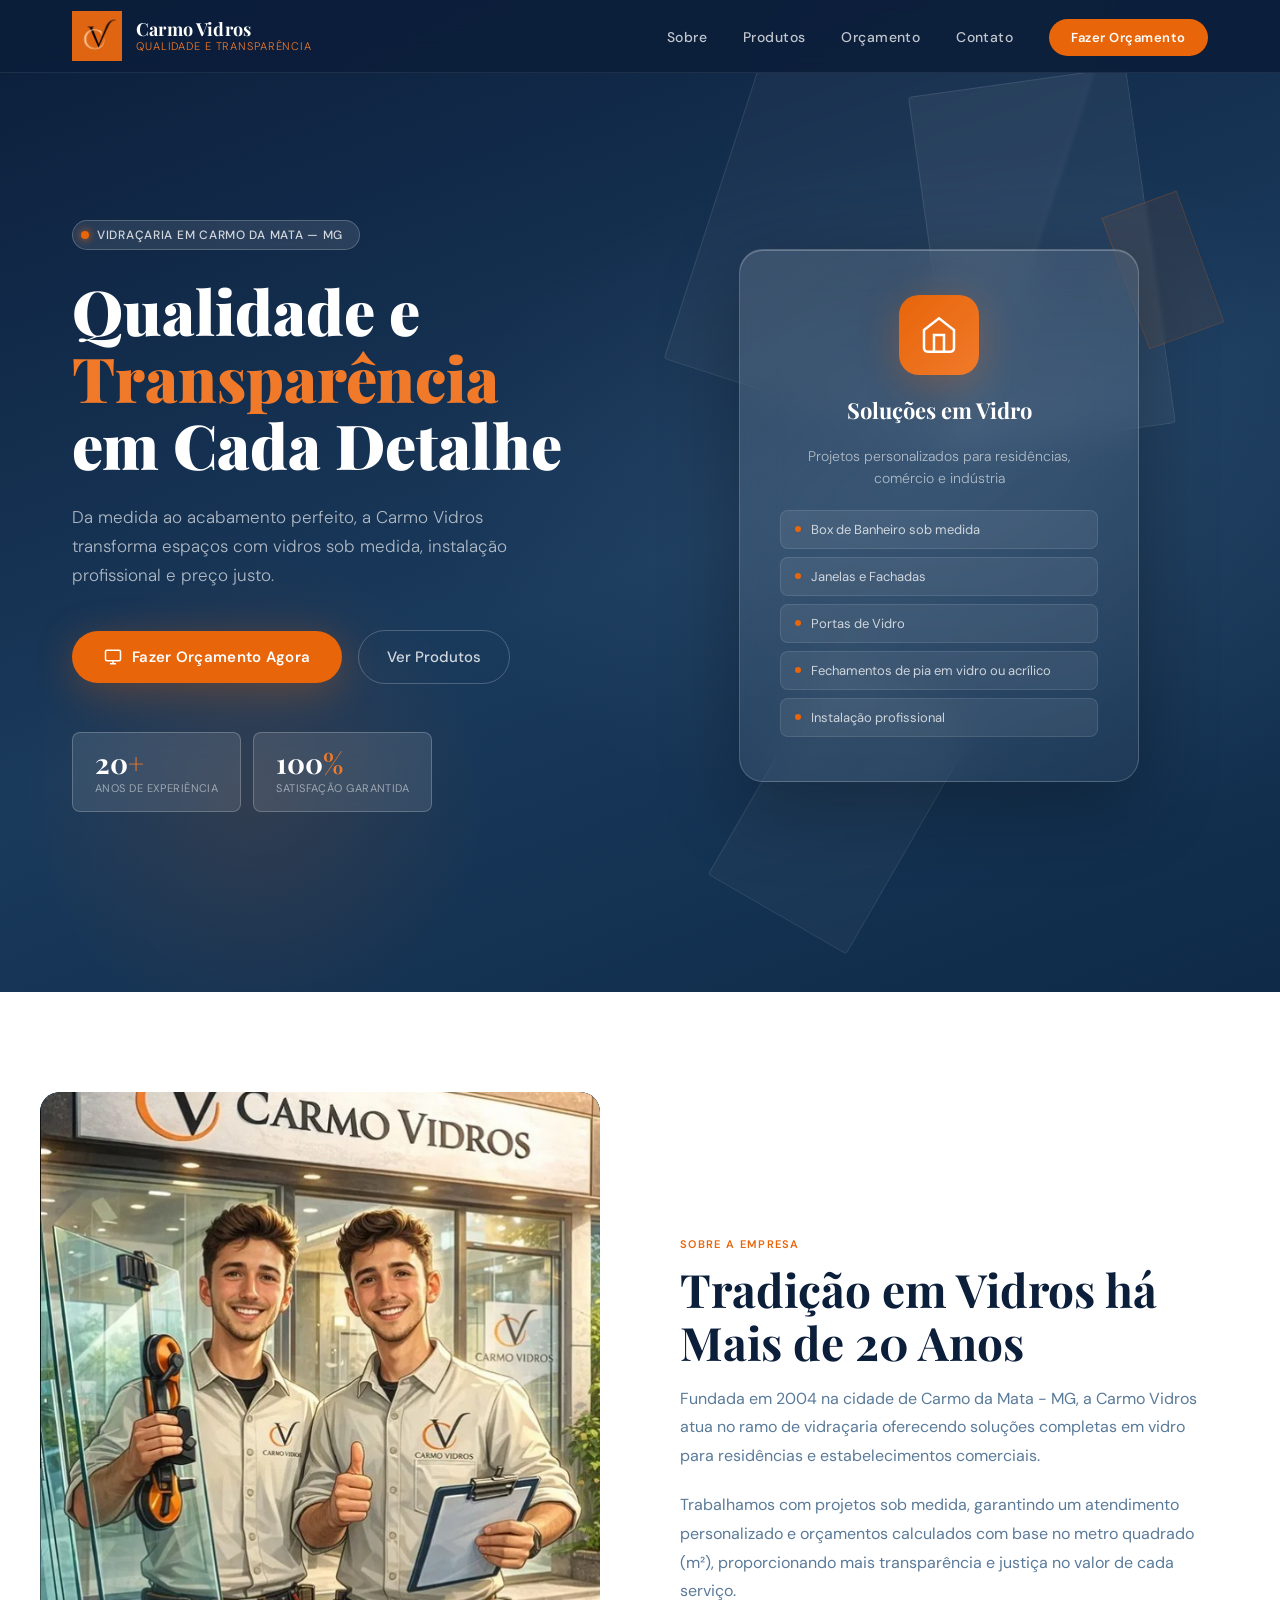
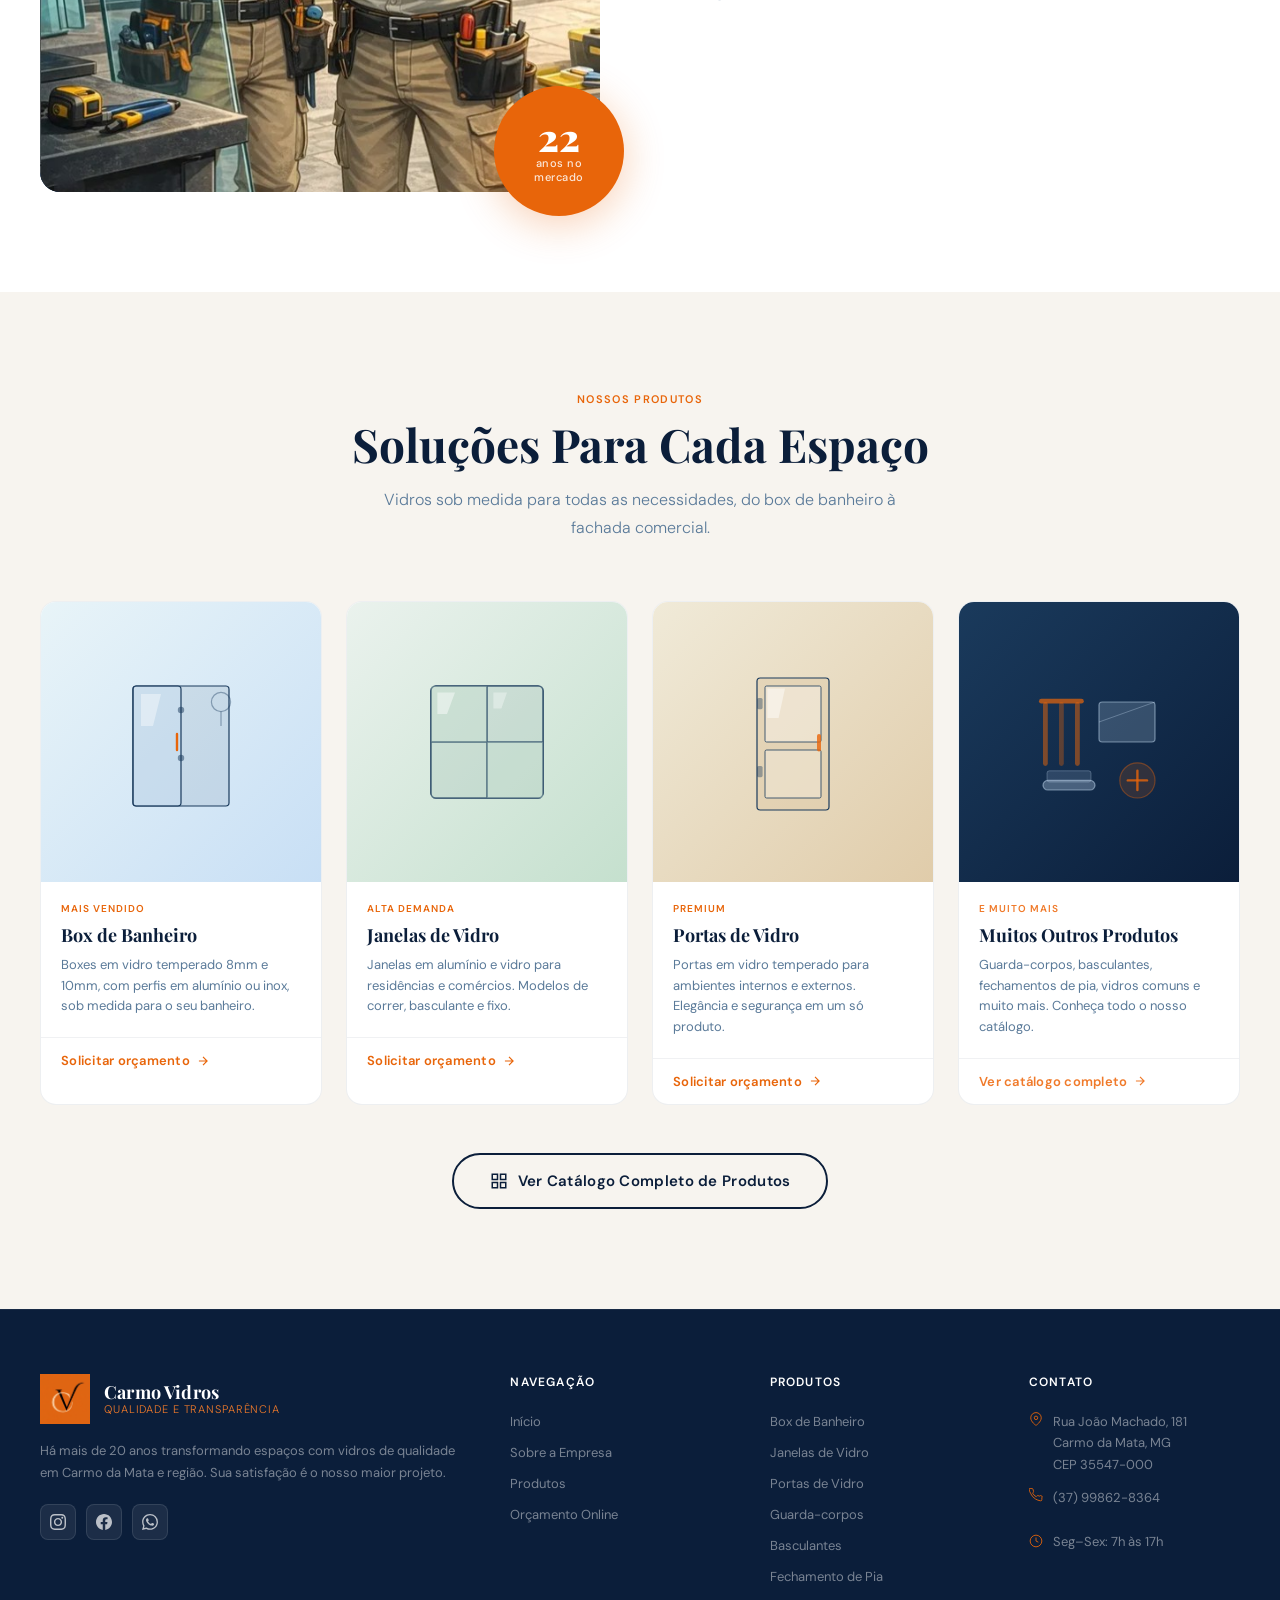
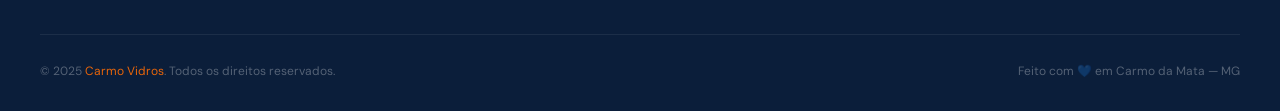
==== commit cd354fb5: "subi o maps e o contato tambem" ====
--- a/index.html
+++ b/index.html
@@ -375,17 +375,21 @@
           <svg class="footer-contact-icon" xmlns="http://www.w3.org/2000/svg" viewBox="0 0 24 24">
             <path d="M21 10c0 7-9 13-9 13s-9-6-9-13a9 9 0 0118 0z"/><circle cx="12" cy="10" r="3"/>
           </svg>
-          <span class="footer-contact-text">
-            Rua João Machado, 181<br />
-            Carmo da Mata, MG<br />
-            CEP 35547-000
-          </span>
+        <a href="https://www.google.com/maps?q=Rua+João+Machado,+181,+Carmo+da+Mata,+MG,+35547-000" target="_blank">
+    <span class="footer-contact-text">
+    Rua João Machado, 181<br />
+    Carmo da Mata, MG<br />
+    CEP 35547-000
+    </span>
+    </a>
         </div>
         <div class="footer-contact-item">
           <svg class="footer-contact-icon" xmlns="http://www.w3.org/2000/svg" viewBox="0 0 24 24">
             <path d="M22 16.92v3a2 2 0 01-2.18 2 19.79 19.79 0 01-8.63-3.07A19.5 19.5 0 013.07 9.8a19.79 19.79 0 01-3.07-8.68A2 2 0 012 .9h3a2 2 0 012 1.72c.127.96.361 1.903.7 2.81a2 2 0 01-.45 2.11L6.09 8.75a16 16 0 006.13 6.13l1.27-1.27a2 2 0 012.11-.45c.907.339 1.85.573 2.81.7A2 2 0 0122 16.92z"/>
           </svg>
-          <span class="footer-contact-text">(37) 99862-8364</span>
+          <a href="https://wa.me/5537998628364" target="_blank">
+  <span class="footer-contact-text">(37) 99862-8364</span>
+          </a>
         </div>
         <div class="footer-contact-item">
         </div>
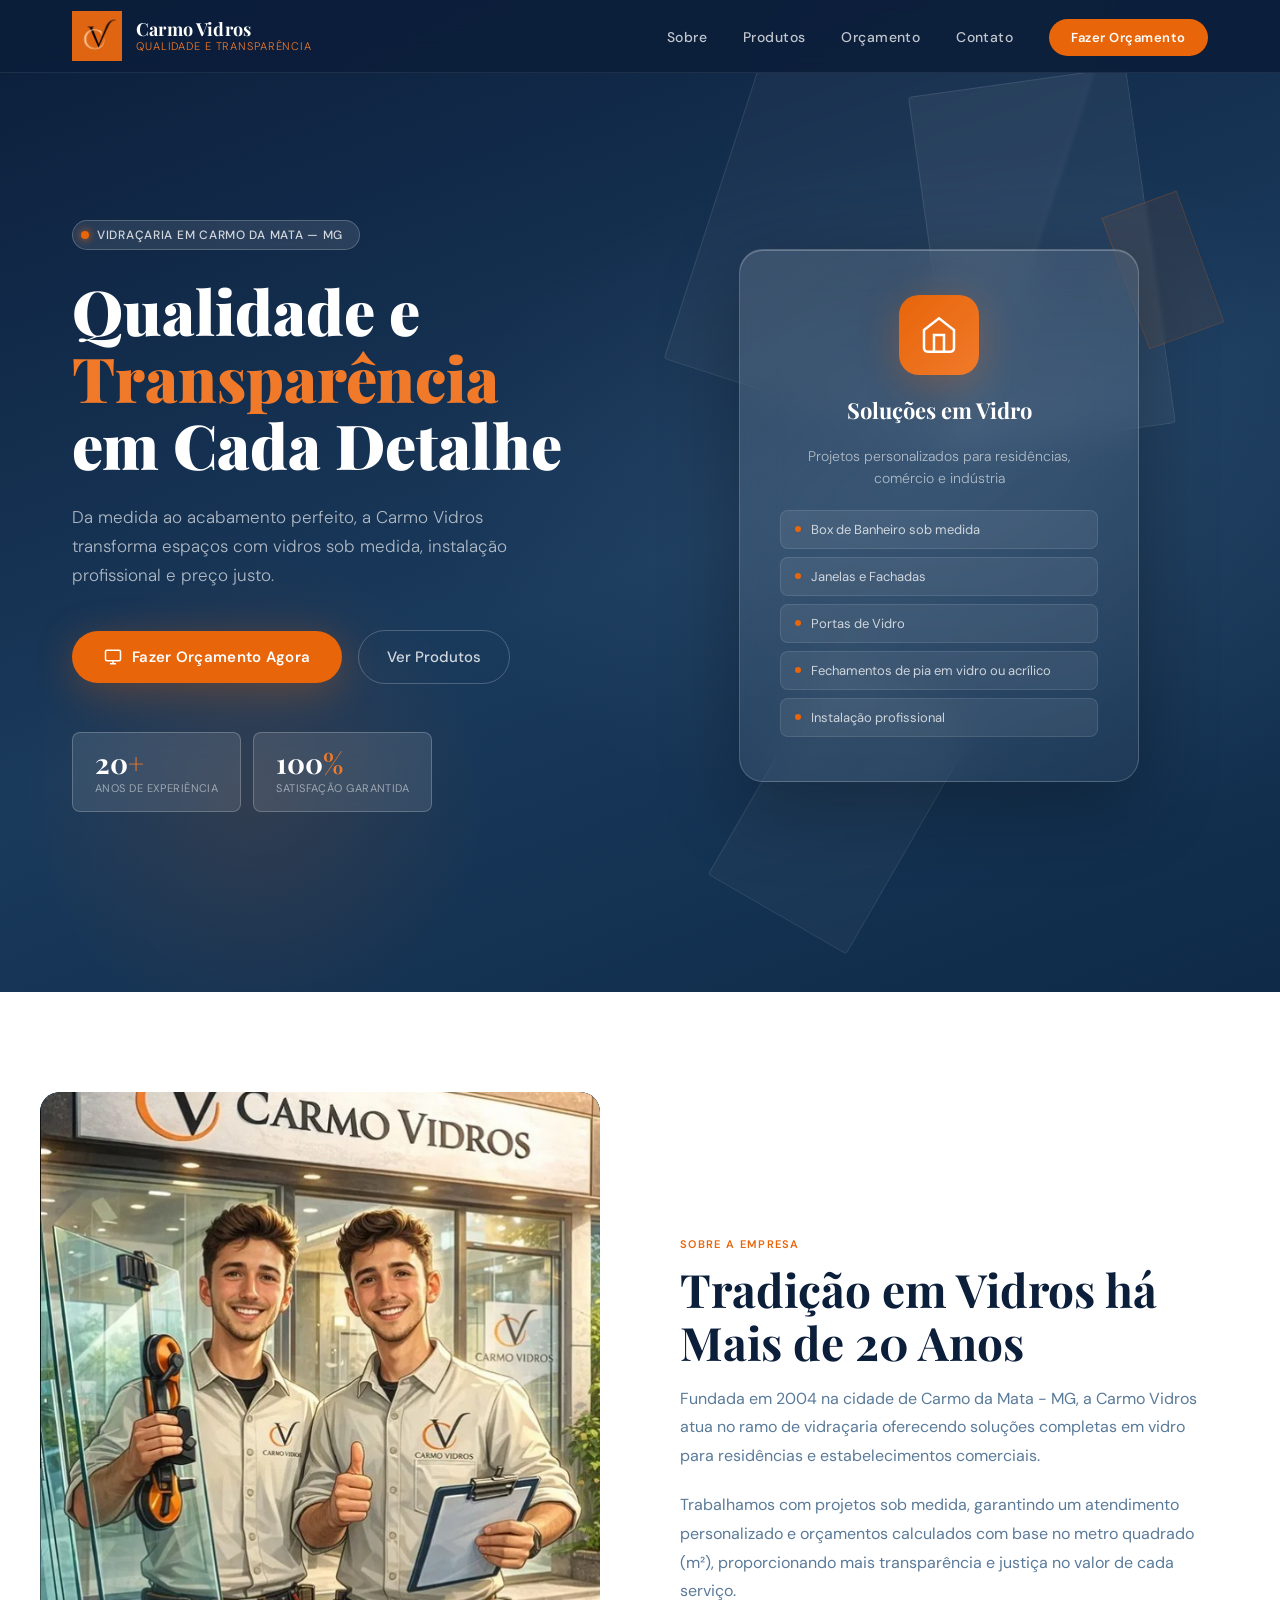
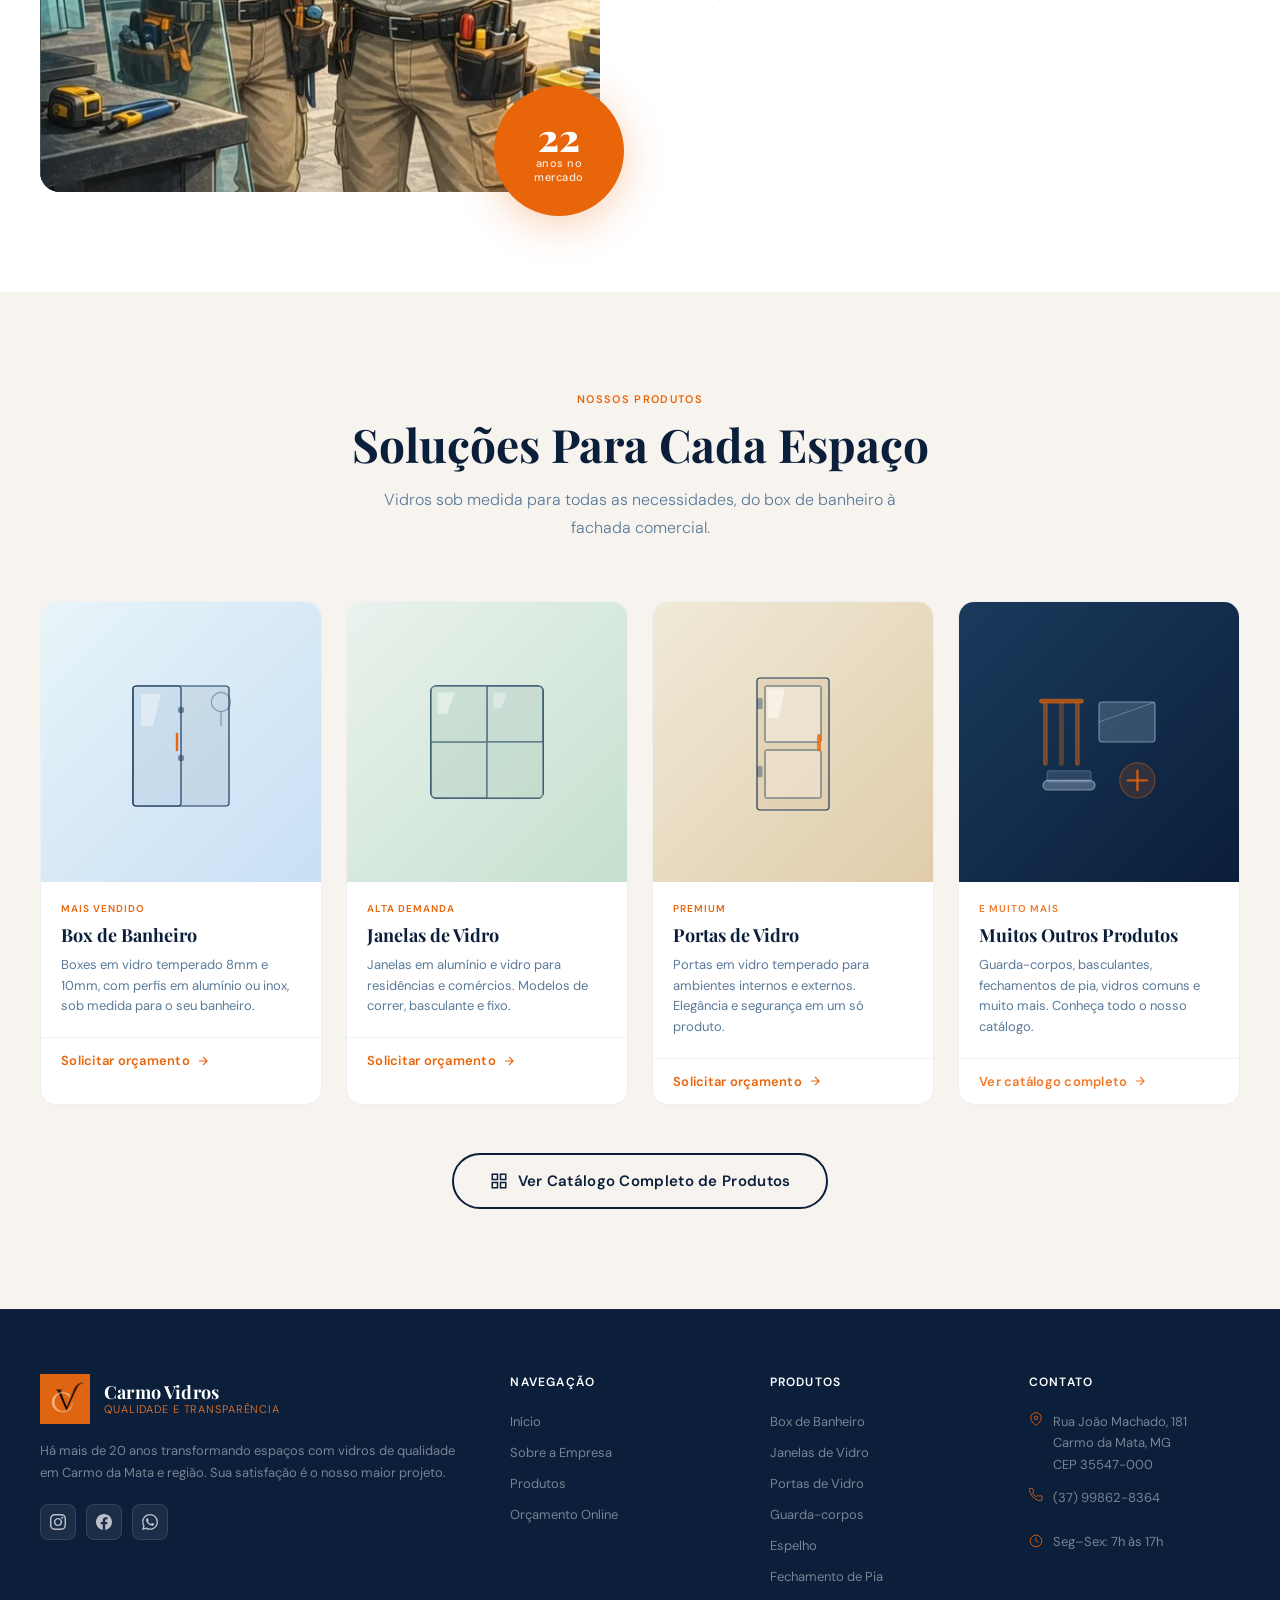
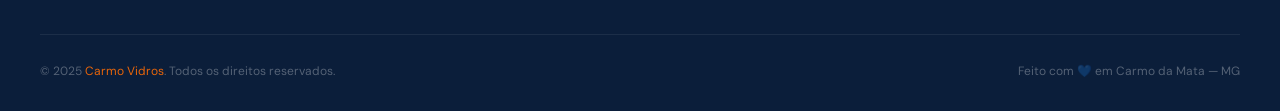
==== commit ab4ef3c0: "Mudanças no Orçamento Adicionando mais tipos de Vidros" ====
--- a/index.html
+++ b/index.html
@@ -328,7 +328,7 @@
           Há mais de 20 anos transformando espaços com vidros de qualidade em Carmo da Mata e região. Sua satisfação é o nosso maior projeto.
         </p>
         <div class="social-links">
-          <a href="https://www.instagram.com/carmovidros?igsh=NXlxa3lhYnF6bWx4" class="social-link" title="Instagram">
+          <a href="https://www.instagram.com/carmovidros?igsh=NXlxa3lhYnF6bWx4" target="_blank" class="social-link" title="Instagram">
             <svg viewBox="0 0 24 24" xmlns="http://www.w3.org/2000/svg">
               <path d="M12 2.163c3.204 0 3.584.012 4.85.07 3.252.148 4.771 1.691 4.919 4.919.058 1.265.069 1.645.069 4.849 0 3.205-.012 3.584-.069 4.849-.149 3.225-1.664 4.771-4.919 4.919-1.266.058-1.644.07-4.85.07-3.204 0-3.584-.012-4.849-.07-3.26-.149-4.771-1.699-4.919-4.92-.058-1.265-.07-1.644-.07-4.849 0-3.204.013-3.583.07-4.849.149-3.227 1.664-4.771 4.919-4.919 1.266-.057 1.645-.069 4.849-.069zm0-2.163c-3.259 0-3.667.014-4.947.072-4.358.2-6.78 2.618-6.98 6.98-.059 1.281-.073 1.689-.073 4.948 0 3.259.014 3.668.072 4.948.2 4.358 2.618 6.78 6.98 6.98 1.281.058 1.689.072 4.948.072 3.259 0 3.668-.014 4.948-.072 4.354-.2 6.782-2.618 6.979-6.98.059-1.28.073-1.689.073-4.948 0-3.259-.014-3.667-.072-4.947-.196-4.354-2.617-6.78-6.979-6.98-1.281-.059-1.69-.073-4.949-.073zm0 5.838c-3.403 0-6.162 2.759-6.162 6.162s2.759 6.163 6.162 6.163 6.162-2.759 6.162-6.163c0-3.403-2.759-6.162-6.162-6.162zm0 10.162c-2.209 0-4-1.79-4-4 0-2.209 1.791-4 4-4s4 1.791 4 4c0 2.21-1.791 4-4 4zm6.406-11.845c-.796 0-1.441.645-1.441 1.44s.645 1.44 1.441 1.44c.795 0 1.439-.645 1.439-1.44s-.644-1.44-1.439-1.44z"/>
             </svg>
@@ -363,7 +363,7 @@
           <li><a href="produtos.html#janelas">Janelas de Vidro</a></li>
           <li><a href="produtos.html#portas">Portas de Vidro</a></li>
           <li><a href="produtos.html#guarda-corpo">Guarda-corpos</a></li>
-          <li><a href="produtos.html#basculantes">Basculantes</a></li>
+          <li><a href="produtos.html#Espelho">Espelho</a></li>
           <li><a href="produtos.html#fechamento-pia">Fechamento de Pia</a></li>
         </ul>
       </div>
